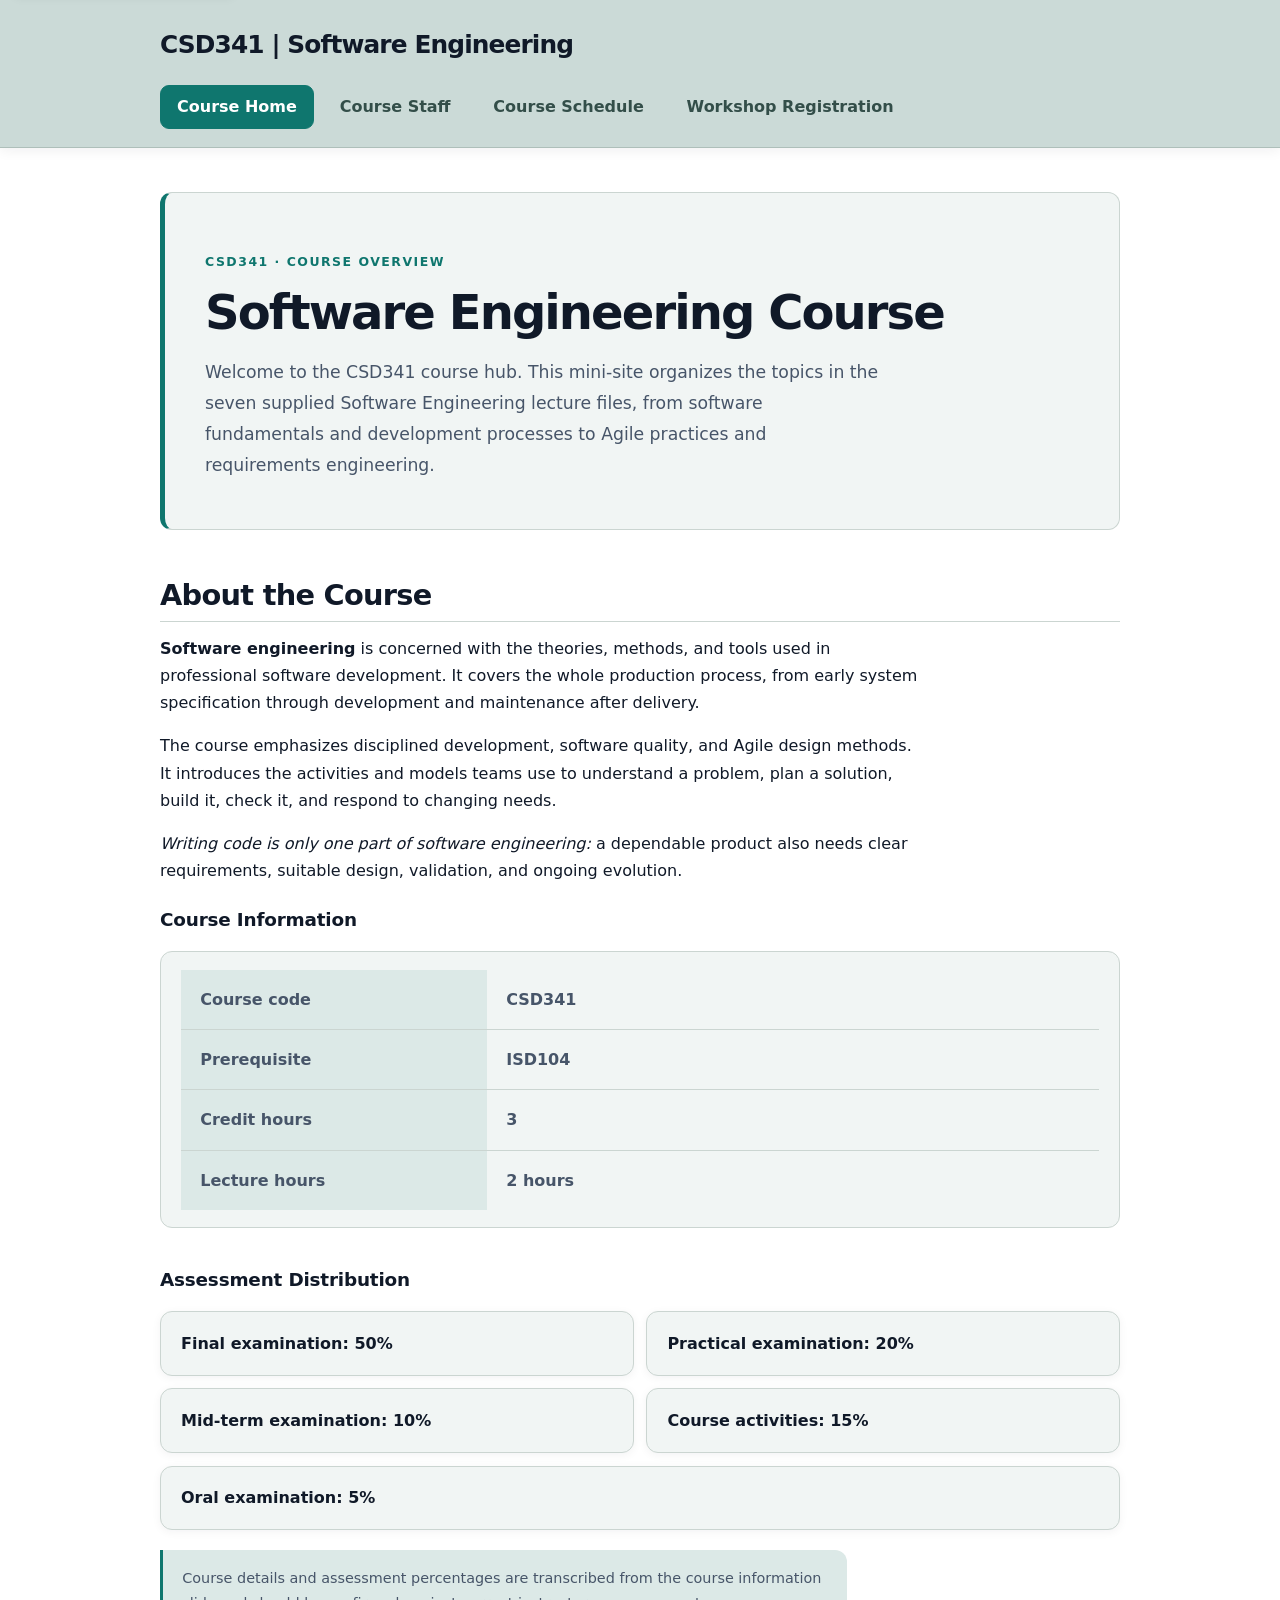
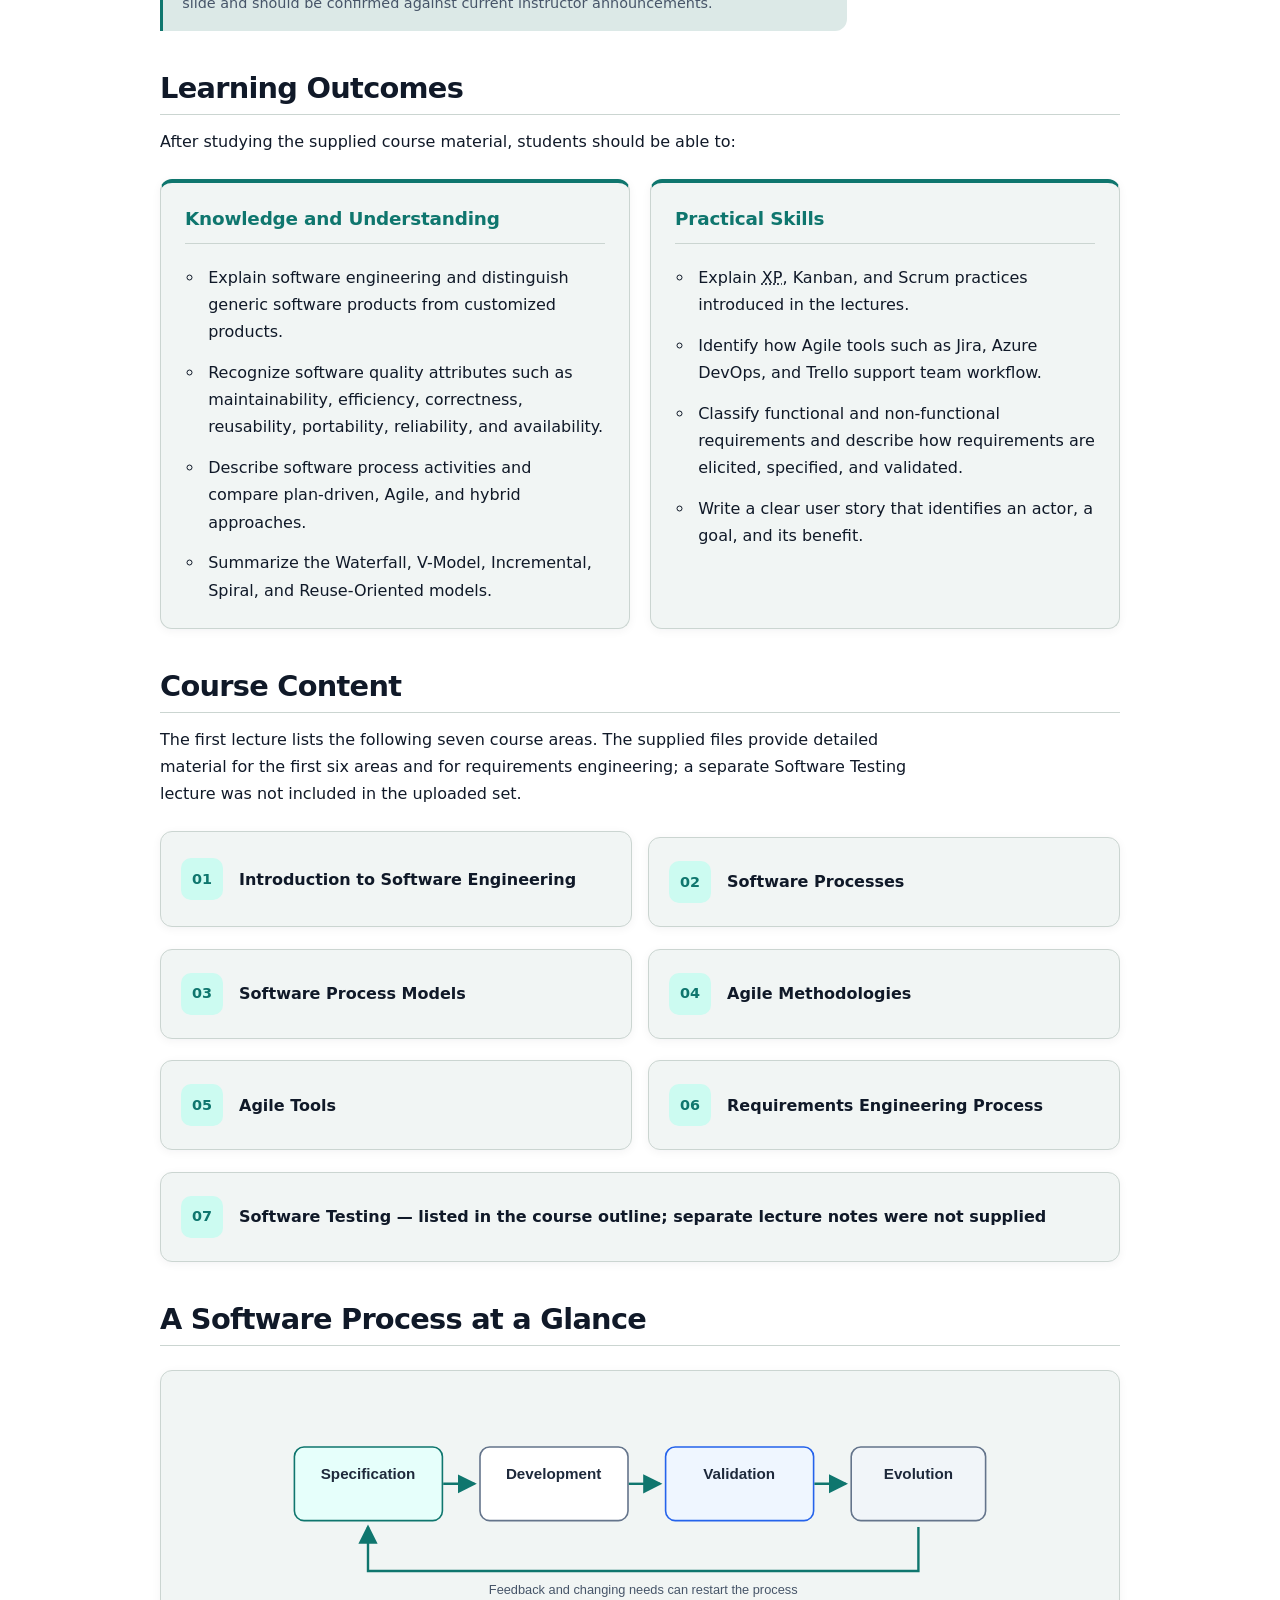
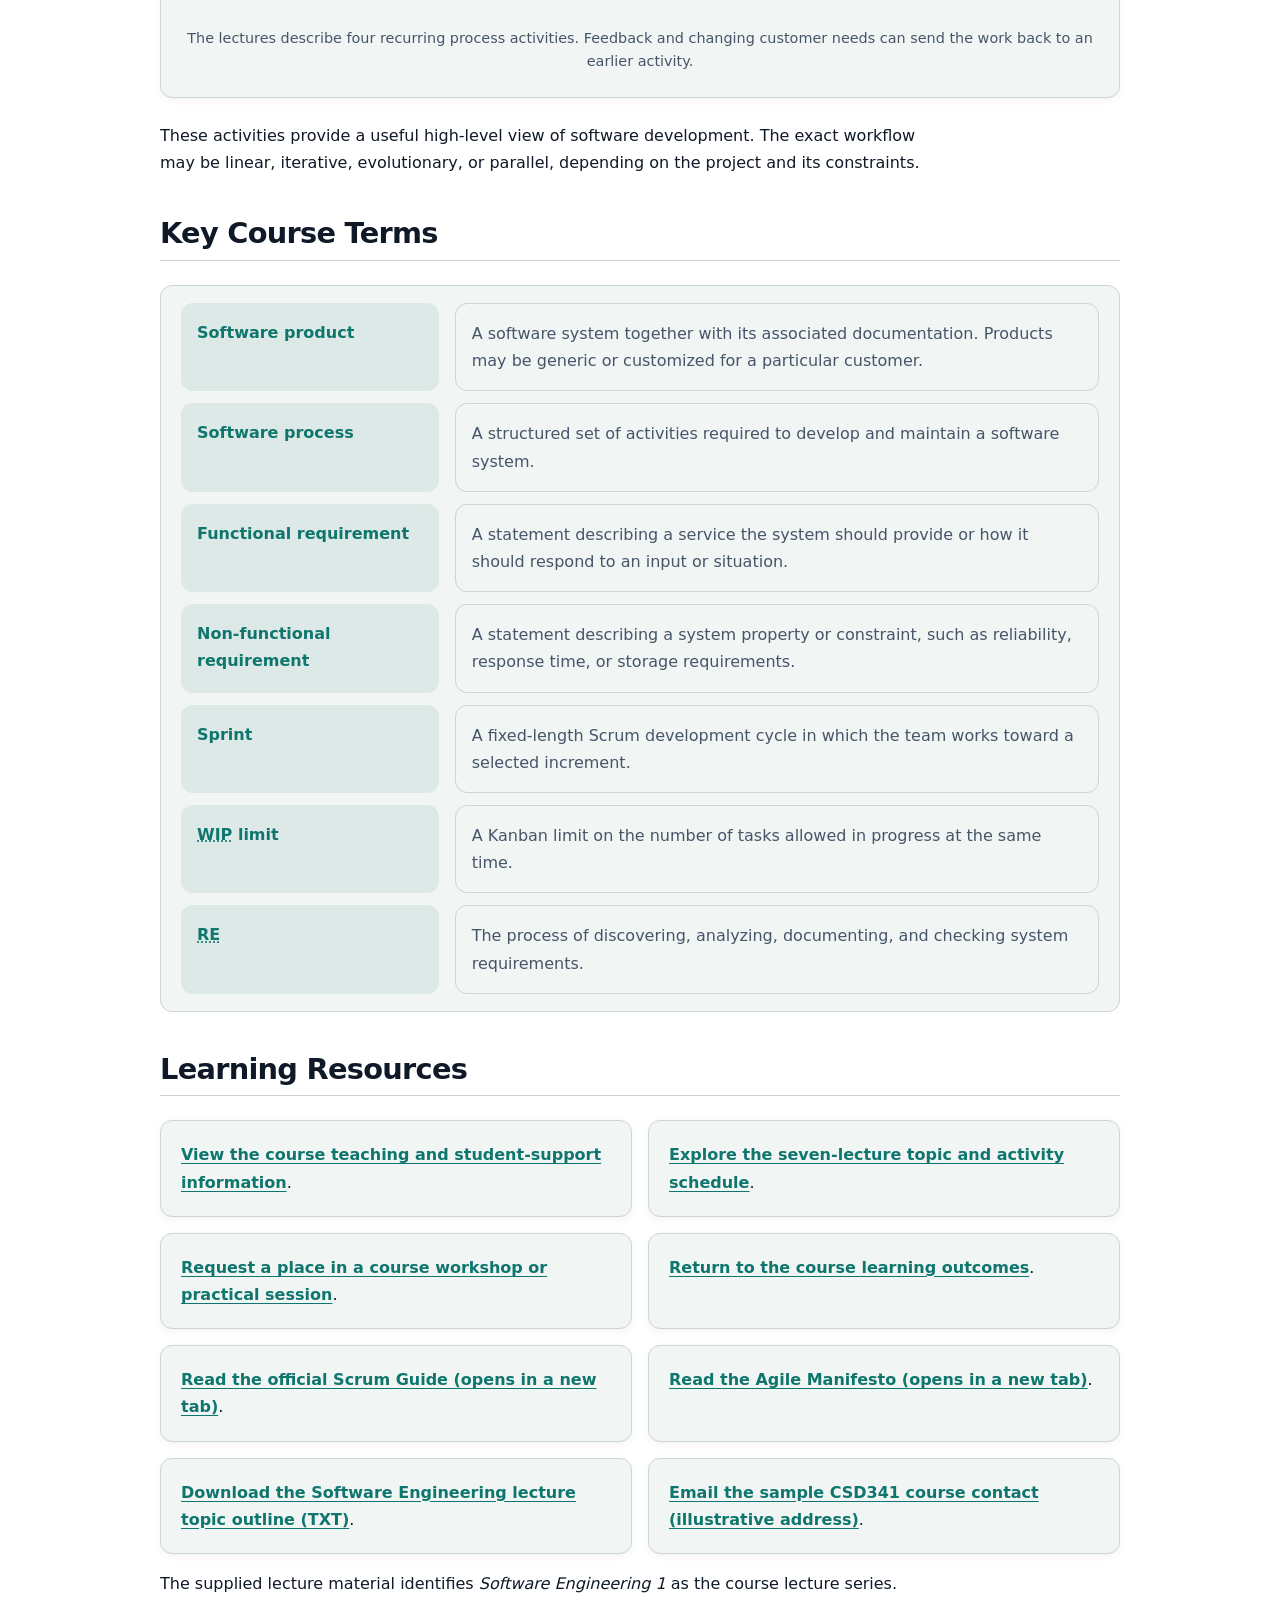
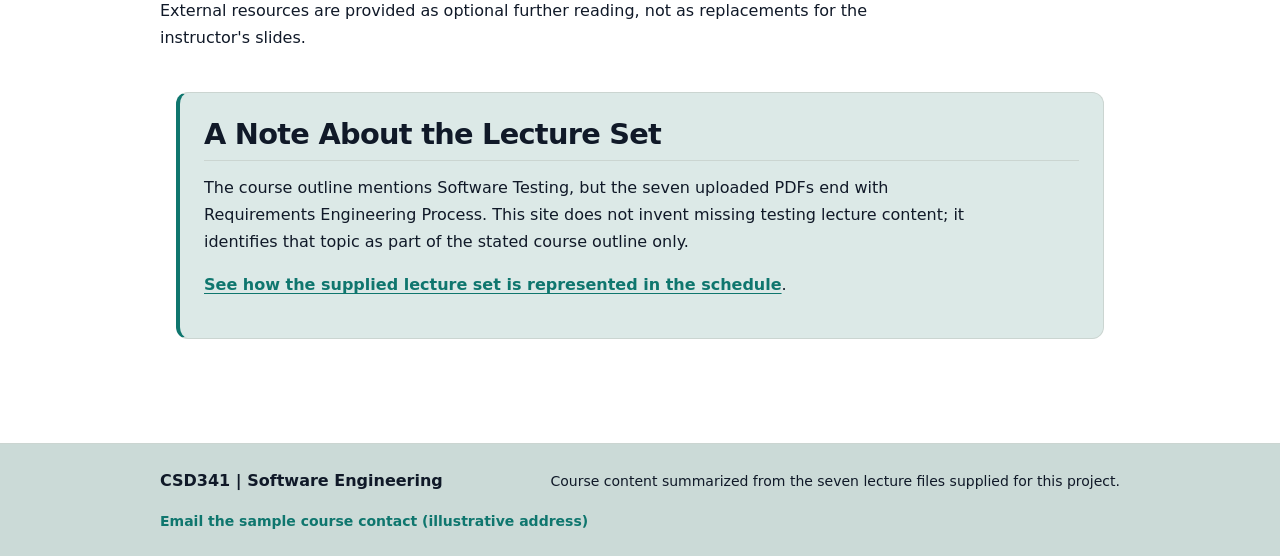
==== Projects/Project 1/HTML/index.html @ 3336a824 "Add CSD341 Course Hub project to portfolio" ====
<!doctype html>
<html lang="en">
  <head>
    <meta charset="utf-8" />
    <meta name="viewport" content="width=device-width, initial-scale=1" />
    <meta
      name="description"
      content="An accessible course hub for the CSD341 Software Engineering course."
    />
    <title>Software Engineering | Course Home</title>
    <link rel="stylesheet" href="../CSS/styles.css" />
  </head>
  <body class="home-page">
    <a class="skip-link" href="#main-content">Skip to main content</a>

    <!-- Shared site header: keep identical across all four pages. -->
    <header class="site-header">
      <p class="site-name">CSD341 | Software Engineering</p>
      <nav aria-label="Main navigation">
        <ul>
          <li><a href="index.html" aria-current="page">Course Home</a></li>
          <li><a href="staff.html">Course Staff</a></li>
          <li><a href="schedule.html">Course Schedule</a></li>
          <li><a href="register.html">Workshop Registration</a></li>
        </ul>
      </nav>
    </header>

    <main id="main-content" class="home-content">
      <header class="page-hero">
        <p class="hero-label">CSD341 · COURSE OVERVIEW</p>
        <h1>Software Engineering Course</h1>
        <p class="lead">
          Welcome to the CSD341 course hub. This mini-site organizes the topics
          in the seven supplied Software Engineering lecture files, from
          software fundamentals and development processes to Agile practices and
          requirements engineering.
        </p>
      </header>

      <section aria-labelledby="about-course">
        <h2 id="about-course">About the Course</h2>
        <p>
          <strong>Software engineering</strong> is concerned with the theories,
          methods, and tools used in professional software development. It
          covers the whole production process, from early system specification
          through development and maintenance after delivery.
        </p>
        <p>
          The course emphasizes disciplined development, software quality, and
          Agile design methods. It introduces the activities and models teams
          use to understand a problem, plan a solution, build it, check it, and
          respond to changing needs.
        </p>
        <p>
          <em>Writing code is only one part of software engineering:</em> a
          dependable product also needs clear requirements, suitable design,
          validation, and ongoing evolution.
        </p>
        <h3>Course Information</h3>
        <dl class="course-facts">
          <dt>Course code</dt>
          <dd>CSD341</dd>
          <dt>Prerequisite</dt>
          <dd>ISD104</dd>
          <dt>Credit hours</dt>
          <dd>3</dd>
          <dt>Lecture hours</dt>
          <dd><time datetime="PT2H">2 hours</time></dd>
        </dl>
        <h3>Assessment Distribution</h3>
        <ul class="assessment-list">
          <li>Final examination: 50%</li>
          <li>Practical examination: 20%</li>
          <li>Mid-term examination: 10%</li>
          <li>Course activities: 15%</li>
          <li>Oral examination: 5%</li>
        </ul>
        <p class="hint">
          Course details and assessment percentages are transcribed from the
          course information slide and should be confirmed against current
          instructor announcements.
        </p>
      </section>

      <section aria-labelledby="learning-outcomes">
        <h2 id="learning-outcomes">Learning Outcomes</h2>
        <p>
          After studying the supplied course material, students should be able
          to:
        </p>
        <ol>
          <li>
            <h3>Knowledge and Understanding</h3>
            <ul>
              <li>
                Explain software engineering and distinguish generic software
                products from customized products.
              </li>
              <li>
                Recognize software quality attributes such as maintainability,
                efficiency, correctness, reusability, portability, reliability,
                and availability.
              </li>
              <li>
                Describe software process activities and compare plan-driven,
                Agile, and hybrid approaches.
              </li>
              <li>
                Summarize the Waterfall, V-Model, Incremental, Spiral, and
                Reuse-Oriented models.
              </li>
            </ul>
          </li>
          <li>
            <h3>Practical Skills</h3>
            <ul>
              <li>
                Explain <abbr title="Extreme Programming">XP</abbr>, Kanban, and
                Scrum practices introduced in the lectures.
              </li>
              <li>
                Identify how Agile tools such as Jira, Azure DevOps, and Trello
                support team workflow.
              </li>
              <li>
                Classify functional and non-functional requirements and describe
                how requirements are elicited, specified, and validated.
              </li>
              <li>
                Write a clear user story that identifies an actor, a goal, and
                its benefit.
              </li>
            </ul>
          </li>
        </ol>
      </section>

      <section aria-labelledby="course-content">
        <h2 id="course-content">Course Content</h2>
        <p>
          The first lecture lists the following seven course areas. The supplied
          files provide detailed material for the first six areas and for
          requirements engineering; a separate Software Testing lecture was not
          included in the uploaded set.
        </p>
        <ol>
          <li>Introduction to Software Engineering</li>
          <li>Software Processes</li>
          <li>Software Process Models</li>
          <li>Agile Methodologies</li>
          <li>Agile Tools</li>
          <li>Requirements Engineering Process</li>
          <li>
            Software Testing — listed in the course outline; separate lecture
            notes were not supplied
          </li>
        </ol>
      </section>

      <section aria-labelledby="process-activities">
        <h2 id="process-activities">A Software Process at a Glance</h2>
        <figure class="content-figure">
          <img
            src="../assets/images/software-engineering-cycle.svg"
            alt="A circular four-stage software process diagram: specification leads to development, development leads to validation, validation leads to evolution, and evolution feeds back into specification."
          />
          <figcaption>
            The lectures describe four recurring process activities. Feedback
            and changing customer needs can send the work back to an earlier
            activity.
          </figcaption>
        </figure>
        <p>
          These activities provide a useful high-level view of software
          development. The exact workflow may be linear, iterative,
          evolutionary, or parallel, depending on the project and its
          constraints.
        </p>
      </section>

      <section aria-labelledby="key-terms">
        <h2 id="key-terms">Key Course Terms</h2>
        <dl>
          <dt>Software product</dt>
          <dd>
            A software system together with its associated documentation.
            Products may be generic or customized for a particular customer.
          </dd>
          <dt>Software process</dt>
          <dd>
            A structured set of activities required to develop and maintain a
            software system.
          </dd>
          <dt>Functional requirement</dt>
          <dd>
            A statement describing a service the system should provide or how it
            should respond to an input or situation.
          </dd>
          <dt>Non-functional requirement</dt>
          <dd>
            A statement describing a system property or constraint, such as
            reliability, response time, or storage requirements.
          </dd>
          <dt>Sprint</dt>
          <dd>
            A fixed-length Scrum development cycle in which the team works
            toward a selected increment.
          </dd>
          <dt><abbr title="Work in Progress">WIP</abbr> limit</dt>
          <dd>
            A Kanban limit on the number of tasks allowed in progress at the
            same time.
          </dd>
          <dt><abbr title="Requirements Engineering">RE</abbr></dt>
          <dd>
            The process of discovering, analyzing, documenting, and checking
            system requirements.
          </dd>
        </dl>
      </section>

      <section aria-labelledby="learning-resources">
        <h2 id="learning-resources">Learning Resources</h2>
        <ul>
          <li>
            <a href="staff.html"
              >View the course teaching and student-support information</a
            >.
          </li>
          <li>
            <a href="schedule.html"
              >Explore the seven-lecture topic and activity schedule</a
            >.
          </li>
          <li>
            <a href="register.html"
              >Request a place in a course workshop or practical session</a
            >.
          </li>
          <li>
            <a href="#learning-outcomes"
              >Return to the course learning outcomes</a
            >.
          </li>
          <li>
            <a
              href="https://scrumguides.org/"
              target="_blank"
              rel="noopener noreferrer"
              >Read the official Scrum Guide (opens in a new tab)</a
            >.
          </li>
          <li>
            <a
              href="https://agilemanifesto.org/"
              target="_blank"
              rel="noopener noreferrer"
              >Read the Agile Manifesto (opens in a new tab)</a
            >.
          </li>
          <li>
            <a
              href="../assets/downloads/software_engineering_topic_outline.txt"
              download
              >Download the Software Engineering lecture topic outline (TXT)</a
            >.
          </li>
          <li>
            <a
              href="mailto:course-team@example.edu?subject=CSD341%20course%20question"
              >Email the sample CSD341 course contact (illustrative address)</a
            >.
          </li>
        </ul>
        <p>
          The supplied lecture material identifies
          <cite>Software Engineering 1</cite> as the course lecture series.
          External resources are provided as optional further reading, not as
          replacements for the instructor's slides.
        </p>
      </section>
      <aside class="page-aside" aria-labelledby="course-note">
        <h2 id="course-note">A Note About the Lecture Set</h2>
        <p>
          The course outline mentions Software Testing, but the seven uploaded
          PDFs end with Requirements Engineering Process. This site does not
          invent missing testing lecture content; it identifies that topic as
          part of the stated course outline only.
        </p>
        <p>
          <a href="schedule.html#lecture-7"
            >See how the supplied lecture set is represented in the schedule</a
          >.
        </p>
      </aside>
    </main>

    <!-- Shared site footer: keep identical across all four pages. -->
    <footer class="site-footer">
      <p>CSD341 | Software Engineering</p>
      <p>
        Course content summarized from the seven lecture files supplied for this
        project.
      </p>
      <p>
        <a href="mailto:course-team@example.edu"
          >Email the sample course contact (illustrative address)</a
        >
      </p>
    </footer>
  </body>
</html>
---- Projects/Project 1/CSS/styles.css ----
/*
  Software Engineering Course Hub
  Shared visual system for index.html, staff.html, schedule.html, and register.html.
  No JavaScript is required by this stylesheet.
*/

/* ------------------------------
   1. Design tokens
------------------------------ */
:root {
  color-scheme: light;

  --page-bg: #ffffff;
  --surface: #f1f5f4;
  --surface-soft: #dce9e7;
  --header-bg: #cbdad7;
  --header-border: #aebfba;
  --nav-text: #334e49;
  --nav-hover-border: #a9c5bf;

  --text: #101928;
  --text-muted: #475569;
  --border: #cbd5d1;

  --accent: #0f766e;
  --accent-hover: #115e59;
  --accent-soft: #ccfbf1;
  --focus: #115e59;

  --radius: 12px;
  --content-width: 960px;
  --shadow-soft: 0 2px 10px rgb(15 23 42 / 5%);
  --shadow-header: 0 3px 12px rgb(15 23 42 / 6%);
}

/* ------------------------------
   2. Global styles
------------------------------ */
*,
*::before,
*::after {
  box-sizing: border-box;
}

html {
  scroll-behavior: smooth;
  scroll-padding-top: 1.5rem;
}

body {
  margin: 0;
  background: var(--page-bg);
  color: var(--text);
  font-family: system-ui, -apple-system, BlinkMacSystemFont, "Segoe UI", sans-serif;
  font-size: 1rem;
  line-height: 1.7;
}

img {
  max-width: 100%;
  height: auto;
}

a {
  color: var(--accent);
  text-decoration-thickness: 1px;
  text-underline-offset: 0.18em;
  overflow-wrap: anywhere;
}

a:hover {
  color: var(--accent-hover);
  text-decoration-thickness: 2px;
}

p,
ul,
ol {
  margin-top: 0.65rem;
  margin-bottom: 1rem;
}

p {
  max-width: 75ch;
}

li+li {
  margin-top: 0.35rem;
}

/* Visible keyboard focus for interactive elements. */
/* ACCESSIBILITY - KEYBOARD FOCUS */

:where(a,
  button,
  input,
  select,
  textarea,
  summary,
  [popover],
  [tabindex]:not([tabindex="-1"])):focus-visible {
  outline: 3px solid var(--focus);
  outline-offset: 4px;
}

/* Keep focus visible when navigating with a keyboard */

:where(button, a, input, select, textarea):focus-visible {
  scroll-margin-block: 1rem;
}

.skip-link {
  position: absolute;
  z-index: 1000;
  top: 0.75rem;
  left: 0.75rem;
  transform: translateY(calc(-100% - 1rem));
  padding: 0.7rem 1rem;
  border: 2px solid var(--accent);
  border-radius: 8px;
  background: var(--surface);
  color: var(--text);
  font-weight: 700;
  box-shadow: var(--shadow-soft);
}

.skip-link:focus,
.skip-link:focus-visible {
  transform: translateY(0);
}

/* ------------------------------
   3. Header and navigation
------------------------------ */
.site-header {
  padding-block: 1.5rem 1.15rem;
  padding-inline: max(1rem, calc((100% - var(--content-width)) / 2));
  border-bottom: 1px solid var(--header-border);
  background: var(--header-bg);
  box-shadow: var(--shadow-header);
}

.site-header>* {
  width: 100%;
  margin-inline: 0;
}

.site-name {
  margin-top: 0;
  margin-bottom: 1.15rem;
  font-size: 1.55rem;
  font-weight: 800;
  letter-spacing: -0.035em;
}

.site-header nav ul {
  display: flex;
  flex-wrap: wrap;
  align-items: center;
  gap: 0.55rem;
  margin: 0;
  padding: 0;
  list-style: none;
}

.site-header nav li,
.site-header nav li+li {
  margin: 0;
}

.site-header nav a {
  display: inline-flex;
  align-items: center;
  justify-content: center;
  min-height: 2.75rem;
  padding: 0.55rem 1rem;
  border: 1px solid transparent;
  border-radius: 9px;
  color: var(--nav-text);
  font-weight: 650;
  line-height: 1.2;
  text-decoration: none;
  transition: background-color 160ms ease, color 160ms ease, border-color 160ms ease;
}

.site-header nav a:hover {
  border-color: var(--nav-hover-border);
  background: var(--surface-soft);
  color: var(--accent-hover);
}

.site-header nav a[aria-current="page"] {
  border-color: var(--accent);
  background: var(--accent);
  color: #ffffff;
  font-weight: 750;
}

/* ------------------------------
   4. Main content and headings
------------------------------ */
main,
.page-aside {
  width: min(var(--content-width), calc(100% - 2rem));
  margin-inline: auto;
}

main {
  min-height: 55vh;
  padding-block: 2.75rem 1.5rem;
}

main> :first-child {
  margin-top: 0;
}

main>section {
  margin-block: 2rem;
}

h1,
h2,
h3 {
  color: var(--text);
  line-height: 1.25;
  letter-spacing: -0.025em;
}

h1 {
  margin-bottom: 1.2rem;
  font-size: clamp(2rem, 5vw, 2.8rem);
  font-weight: 760;
  letter-spacing: -0.04em;
}

h2 {
  margin-top: 2.5rem;
  margin-bottom: 0.8rem;
  padding-bottom: 0.45rem;
  border-bottom: 1px solid var(--border);
  font-size: clamp(1.4rem, 3vw, 1.8rem);
  font-weight: 720;
}

h3 {
  margin-top: 1.5rem;
  margin-bottom: 0.55rem;
  font-size: 1.15rem;
  font-weight: 700;
  letter-spacing: -0.01em;
}

.lead {
  max-width: 70ch;
  color: var(--text-muted);
  font-size: 1.12rem;
}

/* ------------------------------
   5. Aside and figures
------------------------------ */
.page-aside {
  margin-top: 1.25rem;
  margin-bottom: 2rem;
  padding: 1.15rem 1.35rem;
  border: 1px solid #b7ded8;
  border-left: 4px solid var(--accent);
  border-radius: var(--radius);
  background: #f0fdfa;
}

.page-aside h2 {
  margin-top: 0;
}

.content-figure {
  margin: 1.5rem 0;
  padding: 1rem;
  overflow: hidden;
  border: 1px solid var(--border);
  border-radius: var(--radius);
  background: var(--surface);
  box-shadow: var(--shadow-soft);
}

.content-figure img {
  display: block;
  width: 100%;
  max-width: 52rem;
  margin-inline: auto;
  border-radius: 8px;
}

figcaption {
  margin-top: 0.8rem;
  color: var(--text-muted);
  font-size: 0.94rem;
}

/* ------------------------------
   6. Definition lists
------------------------------ */
dl {
  display: grid;
  grid-template-columns: minmax(10rem, 1fr) 2fr;
  gap: 0.65rem 1.25rem;
  margin-block: 1rem;
  padding: 1.1rem 1.25rem;
  border: 1px solid var(--border);
  border-radius: var(--radius);
  background: var(--surface);
}

dt {
  color: var(--text);
  font-weight: 750;
}

dd {
  margin: 0;
  color: var(--text-muted);
}

/* ------------------------------
   7. Schedule table
------------------------------ */
.table-scroll {
  max-width: 100%;
  overflow-x: auto;
  border: 1px solid var(--border);
  border-radius: var(--radius);
  background: var(--surface);
  box-shadow: var(--shadow-soft);
  -webkit-overflow-scrolling: touch;
}

table {
  width: 100%;
  min-width: 44rem;
  border-collapse: collapse;
  color: var(--text);
  font-size: 0.95rem;
}

caption {
  padding: 1rem 1.1rem;
  background: var(--surface);
  color: var(--text);
  font-size: 1rem;
  font-weight: 750;
  text-align: left;
}

th,
td {
  padding: 0.8rem 0.9rem;
  border: 1px solid var(--border);
  text-align: left;
  vertical-align: top;
}

thead th,
tfoot th,
tfoot td {
  background: var(--surface-soft);
  font-weight: 750;
}

tbody th[scope="rowgroup"] {
  background: #f0fdfa;
  color: var(--accent-hover);
}

tbody tr:nth-child(even) td {
  background: #fbfdff;
}

tbody tr:hover td {
  background: #eef6f4;
}

/* ------------------------------
   8. Registration form
------------------------------ */
form {
  width: 100%;
  max-width: 760px;
}

fieldset {
  min-width: 0;
  margin: 1.25rem 0;
  padding: 1.15rem 1.25rem 1.25rem;
  border: 1px solid var(--border);
  border-radius: var(--radius);
  background: var(--surface);
  box-shadow: var(--shadow-soft);
}

legend {
  padding-inline: 0.45rem;
  color: var(--text);
  font-weight: 750;
}

.form-field {
  margin-block: 1rem;
}

.form-field label {
  display: block;
  margin-bottom: 0.35rem;
  color: var(--text);
  font-weight: 650;
}

input,
select,
textarea {
  display: block;
  width: min(100%, 34rem);
  min-height: 2.8rem;
  padding: 0.65rem 0.75rem;
  border: 1px solid #94a3b8;
  border-radius: 9px;
  background: var(--surface);
  color: var(--text);
  font: inherit;
}

input::placeholder,
textarea::placeholder {
  color: #64748b;
  opacity: 1;
}

input:hover,
select:hover,
textarea:hover {
  border-color: var(--accent);
}

input:focus-visible,
select:focus-visible,
textarea:focus-visible {
  border-color: var(--accent);
}

input[type="radio"],
input[type="checkbox"] {
  width: 1.15rem;
  min-height: 1.15rem;
  height: 1.15rem;
  margin: 0.25rem 0 0;
  accent-color: var(--accent);
}

.choice {
  display: flex;
  align-items: flex-start;
  gap: 0.65rem;
  margin-block: 0.65rem;
}

.choice label {
  color: var(--text);
  font-weight: 450;
  cursor: pointer;
}

.hint,
.required-note {
  color: var(--text-muted);
  font-size: 0.92rem;
}

.button-row {
  display: flex;
  flex-wrap: wrap;
  gap: 0.75rem;
  margin-block: 1.35rem;
}

button {
  display: inline-flex;
  align-items: center;
  justify-content: center;
  min-height: 2.85rem;
  padding: 0.6rem 1.1rem;
  border: 1px solid var(--accent);
  border-radius: 9px;
  background: var(--accent);
  color: #ffffff;
  font: inherit;
  font-weight: 700;
  cursor: pointer;
  transition: background-color 150ms ease, border-color 150ms ease, transform 150ms ease;
}

button:hover {
  border-color: var(--accent-hover);
  background: var(--accent-hover);
}

button:active {
  transform: translateY(1px);
}

button[type="reset"] {
  border-color: #94a3b8;
  background: var(--surface);
  color: var(--text);
}

button[type="reset"]:hover {
  border-color: #64748b;
  background: var(--surface-soft);
}

/* Native HTML popover; no script is involved. */
[popover] {
  width: min(30rem, calc(100vw - 2rem));
  max-width: 30rem;
  padding: 1.15rem 1.3rem;
  border: 1px solid var(--border);
  border-radius: var(--radius);
  background: var(--surface);
  color: var(--text);
  box-shadow: 0 12px 36px rgb(15 23 42 / 16%);
}

[popover]::backdrop {
  background: rgb(30 41 59 / 28%);
}

/* ------------------------------
   10. Responsive layout
------------------------------ */
@media (max-width: 640px) {
  .site-header {
    padding-block: 1rem;
  }

  .site-header nav ul {
    gap: 0.35rem;
  }

  .site-header nav a {
    min-height: 2.5rem;
    padding-inline: 0.7rem;
    font-size: 0.94rem;
  }

  main {
    padding-top: 1.6rem;
  }

  .page-aside {
    padding: 1rem;
  }

  dl {
    grid-template-columns: 1fr;
    gap: 0.2rem;
    padding: 1rem;
  }

  dd {
    margin-bottom: 0.75rem;
  }

  fieldset {
    padding-inline: 0.9rem;
  }

  .button-row {
    align-items: stretch;
  }

  .button-row button {
    flex: 1 1 10rem;
  }
}

/* Respect the user's reduced-motion preference. */
@media (prefers-reduced-motion: reduce) {
  html {
    scroll-behavior: auto;
  }

  *,
  *::before,
  *::after {
    scroll-behavior: auto !important;
    transition-duration: 0.01ms !important;
    animation-duration: 0.01ms !important;
    animation-iteration-count: 1 !important;
  }
}

/* ========================================
   HOME PAGE - HERO
======================================== */

.home-page .page-hero {
  position: relative;
  margin-bottom: 3rem;
  padding: 3rem 2.5rem;
  background: var(--surface);
  border: 1px solid var(--border);
  border-left: 5px solid var(--accent);
  border-radius: var(--radius);
}

.home-page .hero-label {
  margin-bottom: 0.8rem;
  color: var(--accent);
  font-size: 0.78rem;
  font-weight: 800;
  letter-spacing: 0.12em;
}

.home-page .page-hero h1 {
  max-width: 750px;
  margin-top: 0;
  margin-bottom: 1rem;
  font-size: clamp(2rem, 5vw, 3rem);
  line-height: 1.15;
}

.home-page .page-hero .lead {
  max-width: 680px;
  margin-bottom: 0;
  color: var(--text-muted);
  font-size: 1.08rem;
  line-height: 1.8;
}

/* ========================================
   COURSE INFORMATION
======================================== */

.home-page .course-facts {
  display: grid;
  grid-template-columns: minmax(130px, 1fr) 2fr;
  gap: 0;
  margin-block: 1.25rem 2.5rem;
  overflow: hidden;
  background: var(--surface);
  border: 1px solid var(--border);
  border-radius: var(--radius);
}

.home-page .course-facts dt,
.home-page .course-facts dd {
  margin: 0;
  padding: 1rem 1.2rem;
  border-bottom: 1px solid var(--border);
}

.home-page .course-facts dt {
  color: var(--text-muted);
  font-weight: 700;
  background: var(--surface-soft);
}

.home-page .course-facts dd {
  font-weight: 700;
}

.home-page .course-facts dt:last-of-type,
.home-page .course-facts dd:last-of-type {
  border-bottom: 0;
}

/* ========================================
   ASSESSMENT DISTRIBUTION
======================================== */

.home-page .assessment-list {
  display: grid;
  grid-template-columns: repeat(2, minmax(0, 1fr));
  gap: 0.8rem;
  padding: 0;
  margin-block: 1.25rem;
  list-style: none;
}

.home-page .assessment-list li {
  margin: 0;
  padding: 1.1rem 1.25rem;
  background: var(--surface);
  border: 1px solid var(--border);
  border-radius: var(--radius);
  font-weight: 650;
  box-shadow: var(--shadow-soft);
}

.home-page .assessment-list li:last-child {
  grid-column: 1 / -1;
}

.home-page .hint {
  padding: 1rem 1.2rem;
  background: var(--surface-soft);
  border-left: 3px solid var(--accent);
  border-radius: 0 var(--radius) var(--radius) 0;
  color: var(--text-muted);
  font-size: 0.9rem;
}

/* ========================================
   HOME PAGE - RESPONSIVE
======================================== */

@media (max-width: 640px) {
  .home-page .page-hero {
    padding: 2rem 1.25rem;
  }

  .home-page .course-facts {
    grid-template-columns: 1fr;
  }

  .home-page .course-facts dt {
    padding-bottom: 0.35rem;
    border-bottom: 0;
  }

  .home-page .course-facts dd {
    padding-top: 0.35rem;
  }

  .home-page .assessment-list {
    grid-template-columns: 1fr;
  }

  .home-page .assessment-list li:last-child {
    grid-column: auto;
  }
}

/* ========================================
   HOME PAGE - LEARNING OUTCOMES
======================================== */

.home-page section[aria-labelledby="learning-outcomes"]>ol {
  display: grid;
  grid-template-columns: repeat(2, minmax(0, 1fr));
  gap: 1.25rem;
  padding: 0;
  margin-top: 1.5rem;
  list-style: none;
  counter-reset: none;
}

.home-page section[aria-labelledby="learning-outcomes"]>ol>li {
  margin: 0;
  padding: 1.5rem;
  background: var(--surface);
  border: 1px solid var(--border);
  border-top: 4px solid var(--accent);
  border-radius: var(--radius);
  box-shadow: var(--shadow-soft);
}

.home-page section[aria-labelledby="learning-outcomes"]>ol>li>h3 {
  margin-top: 0;
  margin-bottom: 1.25rem;
  padding-bottom: 0.8rem;
  color: var(--accent);
  border-bottom: 1px solid var(--border);
  font-size: 1.15rem;
}

.home-page section[aria-labelledby="learning-outcomes"]>ol>li>ul {
  padding-left: 1.2rem;
  margin-bottom: 0;
}

.home-page section[aria-labelledby="learning-outcomes"]>ol>li>ul>li {
  padding-left: 0.25rem;
  margin-bottom: 0.85rem;
  line-height: 1.7;
}

.home-page section[aria-labelledby="learning-outcomes"]>ol>li>ul>li:last-child {
  margin-bottom: 0;
}

/* Mobile layout */
@media (max-width: 700px) {
  .home-page section[aria-labelledby="learning-outcomes"]>ol {
    grid-template-columns: 1fr;
  }
}

/* HOME PAGE - COURSE CONTENT */

.home-page section[aria-labelledby="course-content"]>ol {
  display: grid;
  grid-template-columns: repeat(2, minmax(0, 1fr));
  gap: 1rem;
  padding: 0;
  margin-top: 1.5rem;
  list-style: none;
  counter-reset: course-topic;
}

.home-page section[aria-labelledby="course-content"]>ol>li {
  position: relative;
  counter-increment: course-topic;
  min-height: 90px;
  display: flex;
  align-items: center;
  gap: 1rem;
  padding: 1.25rem;
  background: var(--surface);
  border: 1px solid var(--border);
  border-radius: var(--radius);
  box-shadow: var(--shadow-soft);
  font-weight: 600;
}

.home-page section[aria-labelledby="course-content"]>ol>li::before {
  content: counter(course-topic, decimal-leading-zero);
  display: grid;
  place-items: center;
  flex-shrink: 0;
  width: 42px;
  height: 42px;
  border-radius: 10px;
  background: var(--accent-soft);
  color: var(--accent);
  font-size: 0.9rem;
  font-weight: 700;
}

.home-page section[aria-labelledby="course-content"]>ol>li:last-child {
  grid-column: 1 / -1;
}

@media (max-width: 640px) {
  .home-page section[aria-labelledby="course-content"]>ol {
    grid-template-columns: 1fr;
  }

  .home-page section[aria-labelledby="course-content"]>ol>li:last-child {
    grid-column: auto;
  }
}

/* HOME PAGE - PROCESS ACTIVITIES */

.home-page section[aria-labelledby="process-activities"] figure {
  margin: 1.5rem 0;
  padding: 1.5rem;
  background: var(--surface);
  border: 1px solid var(--border);
  border-radius: var(--radius);
  box-shadow: var(--shadow-soft);
  text-align: center;
}

.home-page section[aria-labelledby="process-activities"] figure img {
  display: block;
  width: 100%;
  max-width: 720px;
  height: auto;
  margin: 0 auto;
  border-radius: 8px;
}

.home-page section[aria-labelledby="process-activities"] figcaption {
  margin-top: 1rem;
  color: var(--text-muted);
  font-size: 0.9rem;
  line-height: 1.6;
}

/* HOME PAGE - KEY COURSE TERMS */

.home-page section[aria-labelledby="key-terms"] dl {
  display: grid;
  grid-template-columns: minmax(150px, 0.8fr) 2fr;
  gap: 0.75rem 1rem;
  margin-top: 1.5rem;
}

.home-page section[aria-labelledby="key-terms"] dt {
  padding: 1rem;
  background: var(--surface-soft);
  border-radius: var(--radius);
  color: var(--accent);
  font-weight: 700;
}

.home-page section[aria-labelledby="key-terms"] dd {
  margin: 0;
  padding: 1rem;
  background: var(--surface);
  border: 1px solid var(--border);
  border-radius: var(--radius);
  line-height: 1.7;
}

@media (max-width: 640px) {
  .home-page section[aria-labelledby="key-terms"] dl {
    grid-template-columns: 1fr;
    gap: 0.4rem;
  }

  .home-page section[aria-labelledby="key-terms"] dt {
    padding-bottom: 0.6rem;
  }

  .home-page section[aria-labelledby="key-terms"] dd {
    margin-bottom: 0.75rem;
  }
}

/* HOME PAGE - LEARNING RESOURCES */

.home-page section[aria-labelledby="learning-resources"] ul {
  display: grid;
  grid-template-columns: repeat(2, minmax(0, 1fr));
  gap: 1rem;
  padding: 0;
  margin-top: 1.5rem;
  list-style: none;
}

.home-page section[aria-labelledby="learning-resources"] li {
  margin: 0;
  padding: 1.25rem;
  background: var(--surface);
  border: 1px solid var(--border);
  border-radius: var(--radius);
  box-shadow: var(--shadow-soft);
  line-height: 1.7;
}

.home-page section[aria-labelledby="learning-resources"] a {
  color: var(--accent);
  font-weight: 600;
  text-decoration: underline;
  text-underline-offset: 3px;
}

.home-page section[aria-labelledby="learning-resources"] a:hover {
  color: var(--accent-hover);
}

.home-page section[aria-labelledby="learning-resources"] a:focus-visible {
  outline: 3px solid var(--focus);
  outline-offset: 4px;
  border-radius: 3px;
}

@media (max-width: 640px) {
  .home-page section[aria-labelledby="learning-resources"] ul {
    grid-template-columns: 1fr;
  }
}

/* HOME PAGE - COURSE NOTE */

.home-page .page-aside {
  margin-top: 2.5rem;
  padding: 1.5rem;
  background: var(--surface-soft);
  border: 1px solid var(--border);
  border-left: 4px solid var(--accent);
  border-radius: var(--radius);
}

.home-page .page-aside h2 {
  margin-top: 0;
  color: var(--text);
}

.home-page .page-aside p {
  line-height: 1.7;
}

.home-page .page-aside a {
  color: var(--accent);
  font-weight: 600;
  text-underline-offset: 3px;
}

.home-page .page-aside a:hover {
  color: var(--accent-hover);
}

/* SHARED SITE FOOTER */

.site-footer {
  display: flex;
  align-items: center;
  justify-content: space-between;
  flex-wrap: wrap;
  gap: 1rem 2rem;
  margin-top: 3rem;
  padding: 1.5rem max(5%, calc((100% - var(--content-width)) / 2));
  background: #cbdad7;
  border-top: 1px solid var(--border);
  text-align: left;
}

.site-footer p {
  margin: 0;
  color: var(--text);
  font-size: 0.875rem;
  line-height: 1.6;
}

.site-footer p:first-child {
  font-weight: 700;
  font-size: 1rem;
}

.site-footer a {
  color: var(--accent);
  font-weight: 600;
  text-decoration: none;
}

.site-footer a:hover {
  color: var(--accent-hover);
  text-decoration: underline;
  text-underline-offset: 3px;
}

@media (max-width: 640px) {
  .site-footer {
    flex-direction: column;
    align-items: flex-start;
    padding: 1.5rem 5%;
  }
}

/* STAFF PAGE - HERO */

.staff-page .page-hero {
  margin-bottom: 2.5rem;
  padding: 2rem;
  background: var(--surface-soft);
  border: 1px solid var(--border);
  border-radius: var(--radius);
}

.staff-page .hero-label {
  margin-bottom: 0.75rem;
  color: var(--accent);
  font-size: 0.8rem;
  font-weight: 700;
  letter-spacing: 0.08em;
}

.staff-page .page-hero h1 {
  margin-top: 0;
}

.staff-page .page-hero .lead {
  max-width: 750px;
  margin-bottom: 0;
  line-height: 1.8;
}

@media (max-width: 640px) {
  .staff-page .page-hero {
    padding: 1.25rem;
  }
}

/* STAFF PAGE - TEACHING ROLES */

.staff-page section[aria-labelledby="teaching-roles"] {
  margin-top: 2rem;
}

.staff-page section[aria-labelledby="teaching-roles"]>h2 {
  margin-bottom: 1.25rem;
}

.staff-page section[aria-labelledby="teaching-roles"]>section {
  display: inline-block;
  vertical-align: top;
  width: calc(50% - 0.65rem);
  min-height: 180px;
  margin-right: 0.75rem;
  margin-bottom: 1rem;
  padding: 1.5rem;
  background: var(--surface);
  border: 1px solid var(--border);
  border-top: 4px solid var(--accent);
  border-radius: var(--radius);
  box-shadow: var(--shadow-soft);
}

.staff-page section[aria-labelledby="teaching-roles"]>section:nth-of-type(2) {
  margin-right: 0;
}

.staff-page section[aria-labelledby="teaching-roles"]>section h3 {
  margin-top: 0;
  color: var(--accent);
}

.staff-page section[aria-labelledby="teaching-roles"]>section p {
  margin-bottom: 0;
  line-height: 1.75;
}

@media (max-width: 700px) {
  .staff-page section[aria-labelledby="teaching-roles"]>section {
    display: block;
    width: 100%;
    min-height: auto;
    margin-right: 0;
  }
}

/* STAFF PAGE - SUPPORT TOPICS */

.staff-page section[aria-labelledby="course-support-topics"] ul {
  display: grid;
  grid-template-columns: repeat(2, minmax(0, 1fr));
  gap: 1rem;
  padding: 0;
  margin-top: 1.5rem;
  list-style: none;
}

.staff-page section[aria-labelledby="course-support-topics"] li {
  margin: 0;
  padding: 1.25rem;
  background: var(--surface);
  border: 1px solid var(--border);
  border-radius: var(--radius);
  box-shadow: var(--shadow-soft);
  line-height: 1.7;
}

.staff-page section[aria-labelledby="course-support-topics"] li::before {
  content: "✓";
  display: inline-grid;
  place-items: center;
  width: 25px;
  height: 25px;
  margin-right: 0.65rem;
  border-radius: 50%;
  background: var(--accent-soft);
  color: var(--accent);
  font-weight: 700;
}

@media (max-width: 640px) {
  .staff-page section[aria-labelledby="course-support-topics"] ul {
    grid-template-columns: 1fr;
  }
}

/* STAFF PAGE - HOW TO ASK FOR HELP */

.staff-page section[aria-labelledby="asking-for-help"]>ol {
  display: grid;
  grid-template-columns: repeat(2, minmax(0, 1fr));
  gap: 1rem;
  padding: 0;
  margin-top: 1.5rem;
  list-style: none;
  counter-reset: help-step;
}

.staff-page section[aria-labelledby="asking-for-help"]>ol>li {
  display: flex;
  align-items: flex-start;
  gap: 1rem;
  min-height: 110px;
  padding: 1.25rem;
  margin: 0;
  background: var(--surface);
  border: 1px solid var(--border);
  border-radius: var(--radius);
  box-shadow: var(--shadow-soft);
  line-height: 1.7;
  counter-increment: help-step;
}

.staff-page section[aria-labelledby="asking-for-help"]>ol>li::before {
  content: counter(help-step, decimal-leading-zero);
  display: grid;
  place-items: center;
  flex-shrink: 0;
  width: 42px;
  height: 42px;
  border-radius: 10px;
  background: var(--accent-soft);
  color: var(--accent);
  font-weight: 700;
}

.staff-page section[aria-labelledby="asking-for-help"]>p {
  margin-top: 1.25rem;
  padding: 1rem 1.25rem;
  background: var(--surface-soft);
  border-radius: var(--radius);
  line-height: 1.7;
}

@media (max-width: 640px) {
  .staff-page section[aria-labelledby="asking-for-help"]>ol {
    grid-template-columns: 1fr;
  }
}

/* STAFF PAGE - RELATED COURSE PAGES */

.staff-page section[aria-labelledby="related-pages"] ul {
  display: grid;
  grid-template-columns: repeat(3, minmax(0, 1fr));
  gap: 1rem;
  padding: 0;
  margin-top: 1.5rem;
  list-style: none;
}

.staff-page section[aria-labelledby="related-pages"] li {
  margin: 0;
}

.staff-page section[aria-labelledby="related-pages"] a {
  display: flex;
  align-items: center;
  justify-content: space-between;
  gap: 0.75rem;
  height: 100%;
  min-height: 100px;
  padding: 1.25rem;
  background: var(--surface);
  border: 1px solid var(--border);
  border-radius: var(--radius);
  color: var(--accent);
  font-weight: 600;
  line-height: 1.6;
  text-decoration: none;
  box-shadow: var(--shadow-soft);
  transition: background-color 0.2s ease, border-color 0.2s ease;
}

.staff-page section[aria-labelledby="related-pages"] a::after {
  content: "→";
  flex-shrink: 0;
  font-size: 1.2rem;
}

.staff-page section[aria-labelledby="related-pages"] a:hover {
  background: var(--surface-soft);
  border-color: var(--accent);
}

.staff-page section[aria-labelledby="related-pages"] a:focus-visible {
  outline: 3px solid var(--focus);
  outline-offset: 4px;
}

@media (max-width: 800px) {
  .staff-page section[aria-labelledby="related-pages"] ul {
    grid-template-columns: repeat(2, minmax(0, 1fr));
  }
}

@media (max-width: 540px) {
  .staff-page section[aria-labelledby="related-pages"] ul {
    grid-template-columns: 1fr;
  }
}

/* STAFF PAGE - SUPPORT REMINDER */

.staff-page .page-aside {
  margin-top: 2.5rem;
  padding: 1.5rem;
  background: var(--surface-soft);
  border: 1px solid var(--border);
  border-left: 4px solid var(--accent);
  border-radius: var(--radius);
}

.staff-page .page-aside h2 {
  margin-top: 0;
  color: var(--text);
}

.staff-page .page-aside p {
  line-height: 1.7;
}

.staff-page .page-aside a {
  color: var(--accent);
  font-weight: 600;
  text-underline-offset: 3px;
}

.staff-page .page-aside a:hover {
  color: var(--accent-hover);
}

/* SCHEDULE PAGE - HERO */

.schedule-page .page-hero {
  margin-bottom: 2.5rem;
  padding: 2rem;
  background: var(--surface-soft);
  border: 1px solid var(--border);
  border-radius: var(--radius);
}

.schedule-page .hero-label {
  margin-bottom: 0.75rem;
  color: var(--accent);
  font-size: 0.8rem;
  font-weight: 700;
  letter-spacing: 0.08em;
}

.schedule-page .page-hero h1 {
  margin-top: 0;
}

.schedule-page .page-hero .lead {
  max-width: 800px;
  margin-bottom: 0;
  line-height: 1.8;
}

@media (max-width: 640px) {
  .schedule-page .page-hero {
    padding: 1.25rem;
  }
}

/* SCHEDULE PAGE - TABLE */

.schedule-page .table-scroll {
  width: 100%;
  overflow-x: auto;
  margin-top: 1.5rem;
  border: 1px solid var(--border);
  border-radius: var(--radius);
  background: var(--surface);
  box-shadow: var(--shadow-soft);
}

.schedule-page table {
  width: 100%;
  min-width: 950px;
  border-collapse: collapse;
  text-align: left;
}

.schedule-page caption {
  padding: 1.25rem;
  background: var(--surface-soft);
  color: var(--text);
  font-weight: 600;
  line-height: 1.6;
  text-align: left;
  caption-side: top;
}

.schedule-page th,
.schedule-page td {
  padding: 1rem;
  border: 1px solid var(--border);
  vertical-align: top;
  line-height: 1.65;
}

.schedule-page thead th {
  background: #cbdad7;
  color: var(--text);
  font-weight: 700;
  text-align: left;
  vertical-align: middle;
}

.schedule-page tbody th[scope="rowgroup"] {
  background: var(--surface-soft);
  color: var(--accent);
  font-weight: 700;
  text-align: center;
  vertical-align: middle;
  min-width: 105px;
}

.schedule-page tbody td {
  background: var(--page-bg);
}

.schedule-page tbody tr:nth-child(even) td {
  background: var(--surface);
}

.schedule-page tbody td:first-of-type {
  font-weight: 600;
  color: var(--text);
}

.schedule-page tfoot th,
.schedule-page tfoot td {
  background: var(--surface-soft);
  font-weight: 700;
  color: var(--text);
}

.schedule-page table a {
  color: var(--accent);
}

.schedule-page table a:hover {
  color: var(--accent-hover);
}

@media (max-width: 640px) {

  .schedule-page th,
  .schedule-page td {
    padding: 0.8rem;
  }
}

/* SCHEDULE PAGE - NOTES */

.schedule-page section[aria-labelledby="schedule-notes"] {
  margin-top: 2.5rem;
}

.schedule-page section[aria-labelledby="schedule-notes"] ul {
  display: grid;
  gap: 0.85rem;
  padding: 0;
  margin-top: 1.25rem;
  list-style: none;
}

.schedule-page section[aria-labelledby="schedule-notes"] li {
  position: relative;
  margin: 0;
  padding: 1rem 1.25rem 1rem 3rem;
  background: var(--surface);
  border: 1px solid var(--border);
  border-radius: var(--radius);
  line-height: 1.7;
}

.schedule-page section[aria-labelledby="schedule-notes"] li::before {
  content: "i";
  position: absolute;
  left: 1rem;
  top: 1rem;
  display: grid;
  place-items: center;
  width: 22px;
  height: 22px;
  border-radius: 50%;
  background: var(--accent-soft);
  color: var(--accent);
  font-weight: 700;
  font-style: normal;
}

.schedule-page section[aria-labelledby="schedule-notes"]>p {
  display: inline-block;
  margin: 1rem 1rem 0 0;
}

.schedule-page section[aria-labelledby="schedule-notes"] a {
  color: var(--accent);
  font-weight: 600;
  text-underline-offset: 4px;
}

.schedule-page section[aria-labelledby="schedule-notes"] a:hover {
  color: var(--accent-hover);
}

.schedule-page section[aria-labelledby="schedule-notes"] a:focus-visible {
  outline: 3px solid var(--focus);
  outline-offset: 4px;
}

/* REGISTER PAGE - HERO */

.register-page .page-hero {
  margin-bottom: 2.5rem;
  padding: 2rem;
  background: var(--surface-soft);
  border: 1px solid var(--border);
  border-radius: var(--radius);
}

.register-page .hero-label {
  margin-bottom: 0.75rem;
  color: var(--accent);
  font-size: 0.8rem;
  font-weight: 700;
  letter-spacing: 0.08em;
}

.register-page .page-hero h1 {
  margin-top: 0;
}

.register-page .page-hero .lead {
  max-width: 800px;
  margin-bottom: 0;
  line-height: 1.8;
}

@media (max-width: 640px) {
  .register-page .page-hero {
    padding: 1.25rem;
  }
}

/* REGISTER PAGE - FORM SECTIONS */

.register-page form {
  max-width: 850px;
  margin: 0 auto;
}

.register-page .required-note {
  margin-bottom: 1.5rem;
  padding: 1rem 1.25rem;
  background: var(--accent-soft);
  border-left: 4px solid var(--accent);
  border-radius: 8px;
  color: var(--text);
  line-height: 1.7;
}

.register-page form>fieldset {
  margin-bottom: 1.5rem;
  padding: 1.5rem;
  border: 1px solid var(--border);
  border-radius: var(--radius);
  background: var(--surface);
  box-shadow: var(--shadow-soft);
}

.register-page form>fieldset>legend {
  padding: 0 0.6rem;
  color: var(--accent);
  font-size: 1.1rem;
  font-weight: 700;
}

.register-page .form-field {
  display: flex;
  flex-direction: column;
  gap: 0.5rem;
  margin-bottom: 1.25rem;
}

.register-page .form-field:last-child {
  margin-bottom: 0;
}

.register-page .form-field label {
  color: var(--text);
  font-weight: 600;
}

.register-page .form-field input {
  width: 100%;
  min-height: 44px;
  padding: 0.7rem 0.9rem;
  border: 1px solid var(--border);
  border-radius: 8px;
  background: var(--page-bg);
  color: var(--text);
  font: inherit;
}

.register-page .form-field input:focus-visible {
  outline: 3px solid var(--focus);
  outline-offset: 2px;
  border-color: var(--accent);
}

/* Nested fieldsets */

.register-page form fieldset fieldset {
  margin-top: 1.25rem;
  padding: 1.25rem;
  border: 1px dashed var(--border);
  border-radius: 10px;
  background: var(--page-bg);
}

.register-page form fieldset fieldset legend {
  padding: 0 0.5rem;
  color: var(--text);
  font-weight: 600;
}

/* Radio and checkbox choices */

.register-page .choice {
  display: flex;
  align-items: flex-start;
  gap: 0.75rem;
  margin-bottom: 0.65rem;
  padding: 0.85rem 1rem;
  border: 1px solid var(--border);
  border-radius: 8px;
  background: var(--page-bg);
}

.register-page .choice input {
  width: 18px;
  height: 18px;
  margin-top: 0.2rem;
  flex-shrink: 0;
  accent-color: var(--accent);
}

.register-page .choice label {
  color: var(--text);
  line-height: 1.6;
  cursor: pointer;
}

/* REGISTER PAGE - FORM BUTTONS */

.register-page .button-row {
  display: flex;
  flex-wrap: wrap;
  gap: 0.75rem;
  margin: 2rem 0;
}

.register-page .button-row button {
  min-height: 44px;
  padding: 0.75rem 1.25rem;
  border: 1px solid var(--accent);
  border-radius: 8px;
  background: var(--accent);
  color: #fff;
  font: inherit;
  font-weight: 600;
  cursor: pointer;
  transition: background 0.2s ease, border-color 0.2s ease;
}

.register-page .button-row button:hover {
  background: var(--accent-hover);
  border-color: var(--accent-hover);
}

.register-page .button-row button:focus-visible {
  outline: 3px solid var(--focus);
  outline-offset: 3px;
}

.register-page .button-row button[type="reset"] {
  background: var(--surface);
  color: var(--text);
  border-color: var(--border);
}

.register-page .button-row button[type="reset"]:hover {
  background: var(--surface-soft);
}

.register-page .button-row button[popovertarget] {
  background: transparent;
  color: var(--accent);
}

.register-page .button-row button[popovertarget]:hover {
  background: var(--accent-soft);
}

/* REGISTER PAGE - POPOVER */

.register-page #registration-help {
  width: min(90%, 480px);
  padding: 1.75rem;
  border: 1px solid var(--border);
  border-radius: var(--radius);
  background: var(--page-bg);
  color: var(--text);
  box-shadow: 0 12px 35px rgb(15 23 42 / 15%);
}

.register-page #registration-help::backdrop {
  background: rgb(15 23 42 / 35%);
}

.register-page #registration-help h2 {
  margin-top: 0;
  color: var(--accent);
}

.register-page #registration-help p {
  line-height: 1.7;
  color: var(--text-muted);
}

@media (max-width: 640px) {
  .register-page .button-row {
    flex-direction: column;
  }

  .register-page .button-row button {
    width: 100%;
  }
}

/* REGISTER PAGE - DATA AND SUBMISSION */

.register-page>main>section[aria-labelledby="privacy-and-method"] {
  max-width: 850px;
  margin: 3rem auto 0;
  padding: 1.75rem;
  border: 1px solid var(--border);
  border-radius: var(--radius);
  background: var(--surface-soft);
}

.register-page>main>section[aria-labelledby="privacy-and-method"] h2 {
  margin-top: 0;
  color: var(--text);
}

.register-page>main>section[aria-labelledby="privacy-and-method"] p {
  color: var(--text-muted);
  line-height: 1.8;
}

.register-page>main>section[aria-labelledby="privacy-and-method"] a {
  color: var(--accent);
  font-weight: 600;
  text-decoration-thickness: 1px;
  text-underline-offset: 3px;
}

.register-page>main>section[aria-labelledby="privacy-and-method"] a:hover {
  color: var(--accent-hover);
}

/* REGISTER PAGE - INPUT REFINEMENTS */

.register-page .form-field input {
  width: 100%;
  max-width: 100%;
  background: var(--page-bg);
}

.register-page .choice input[type="radio"],
.register-page .choice input[type="checkbox"] {
  display: block;
  width: 18px;
  min-width: 18px;
  height: 18px;
  min-height: 18px;
  padding: 0;
  margin: 0.2rem 0 0;
  flex-shrink: 0;
}

.register-page .choice {
  align-items: center;
}

.register-page .choice label {
  margin: 0;
}

/* ACCESSIBILITY - RADIO BUTTON KEYBOARD FOCUS */
.register-page input[type="radio"]:focus-visible {
  outline: 3px solid var(--focus);
  outline-offset: 4px;
}
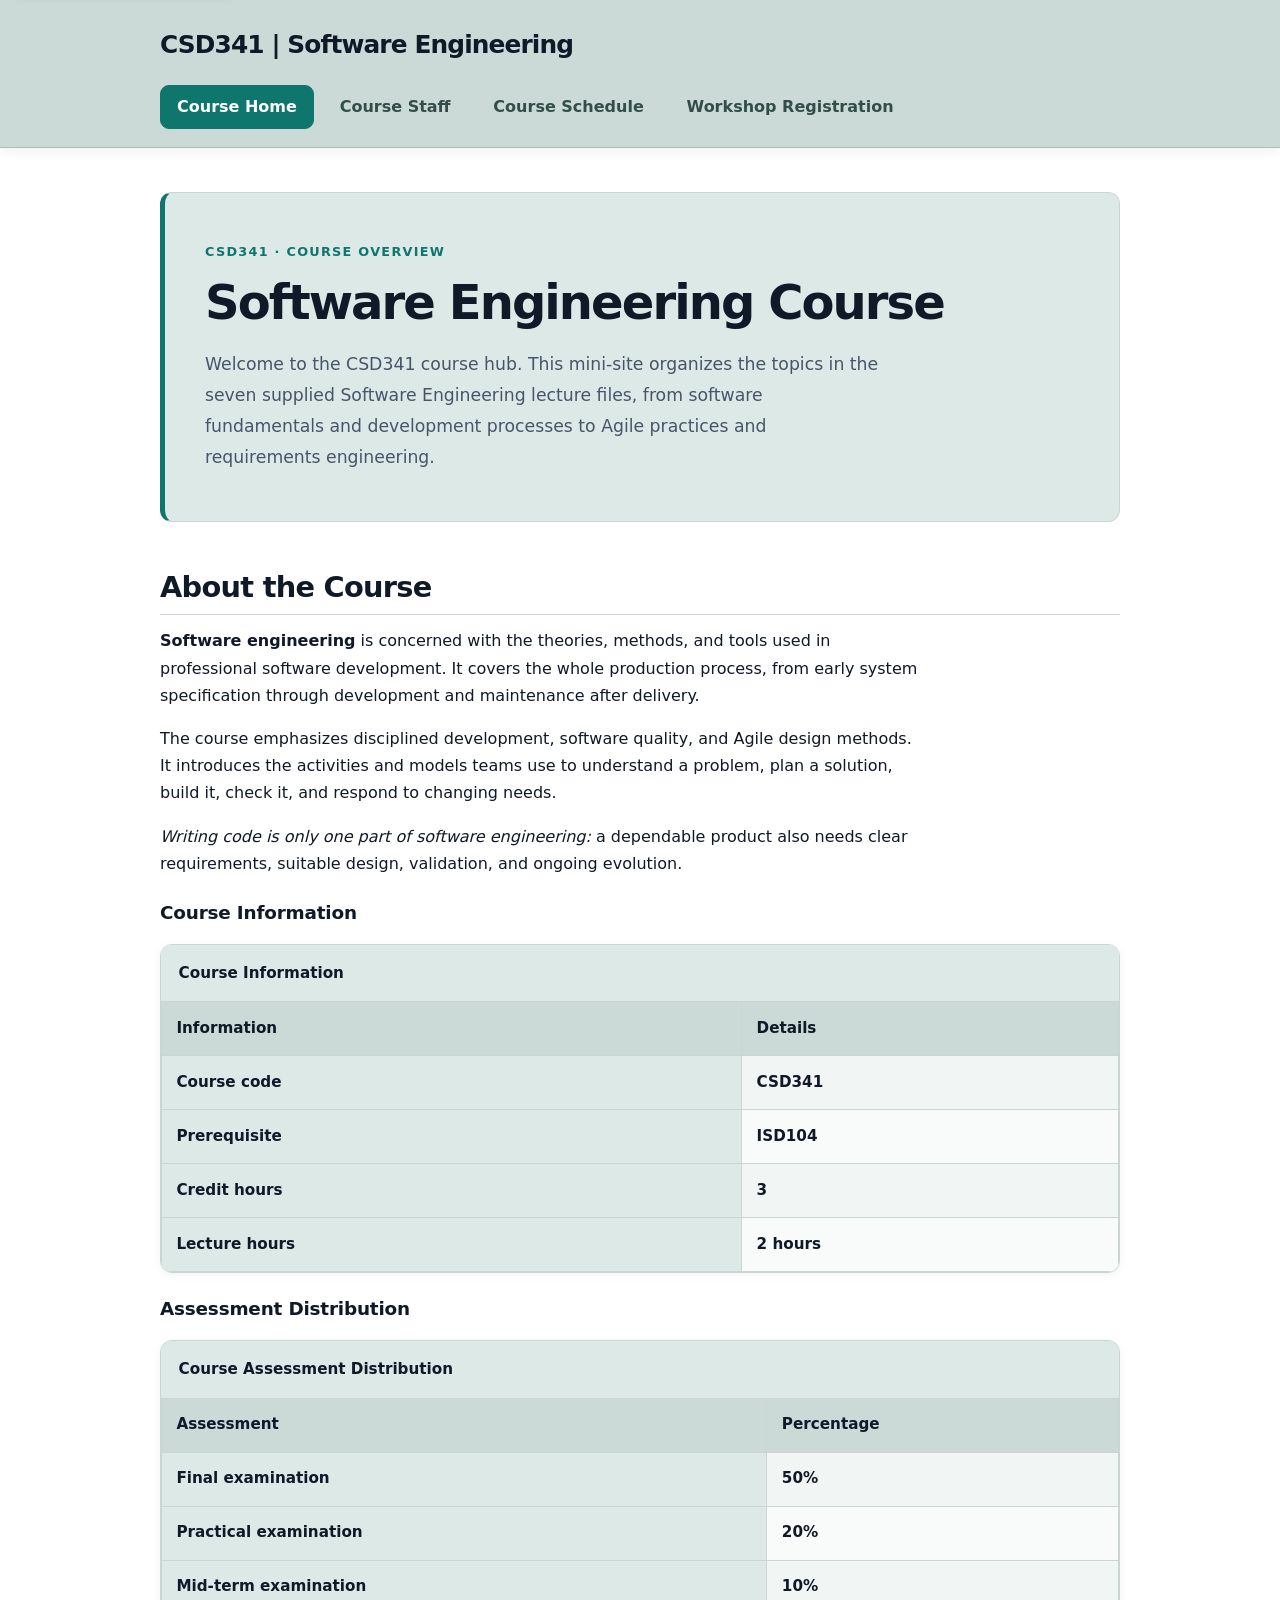
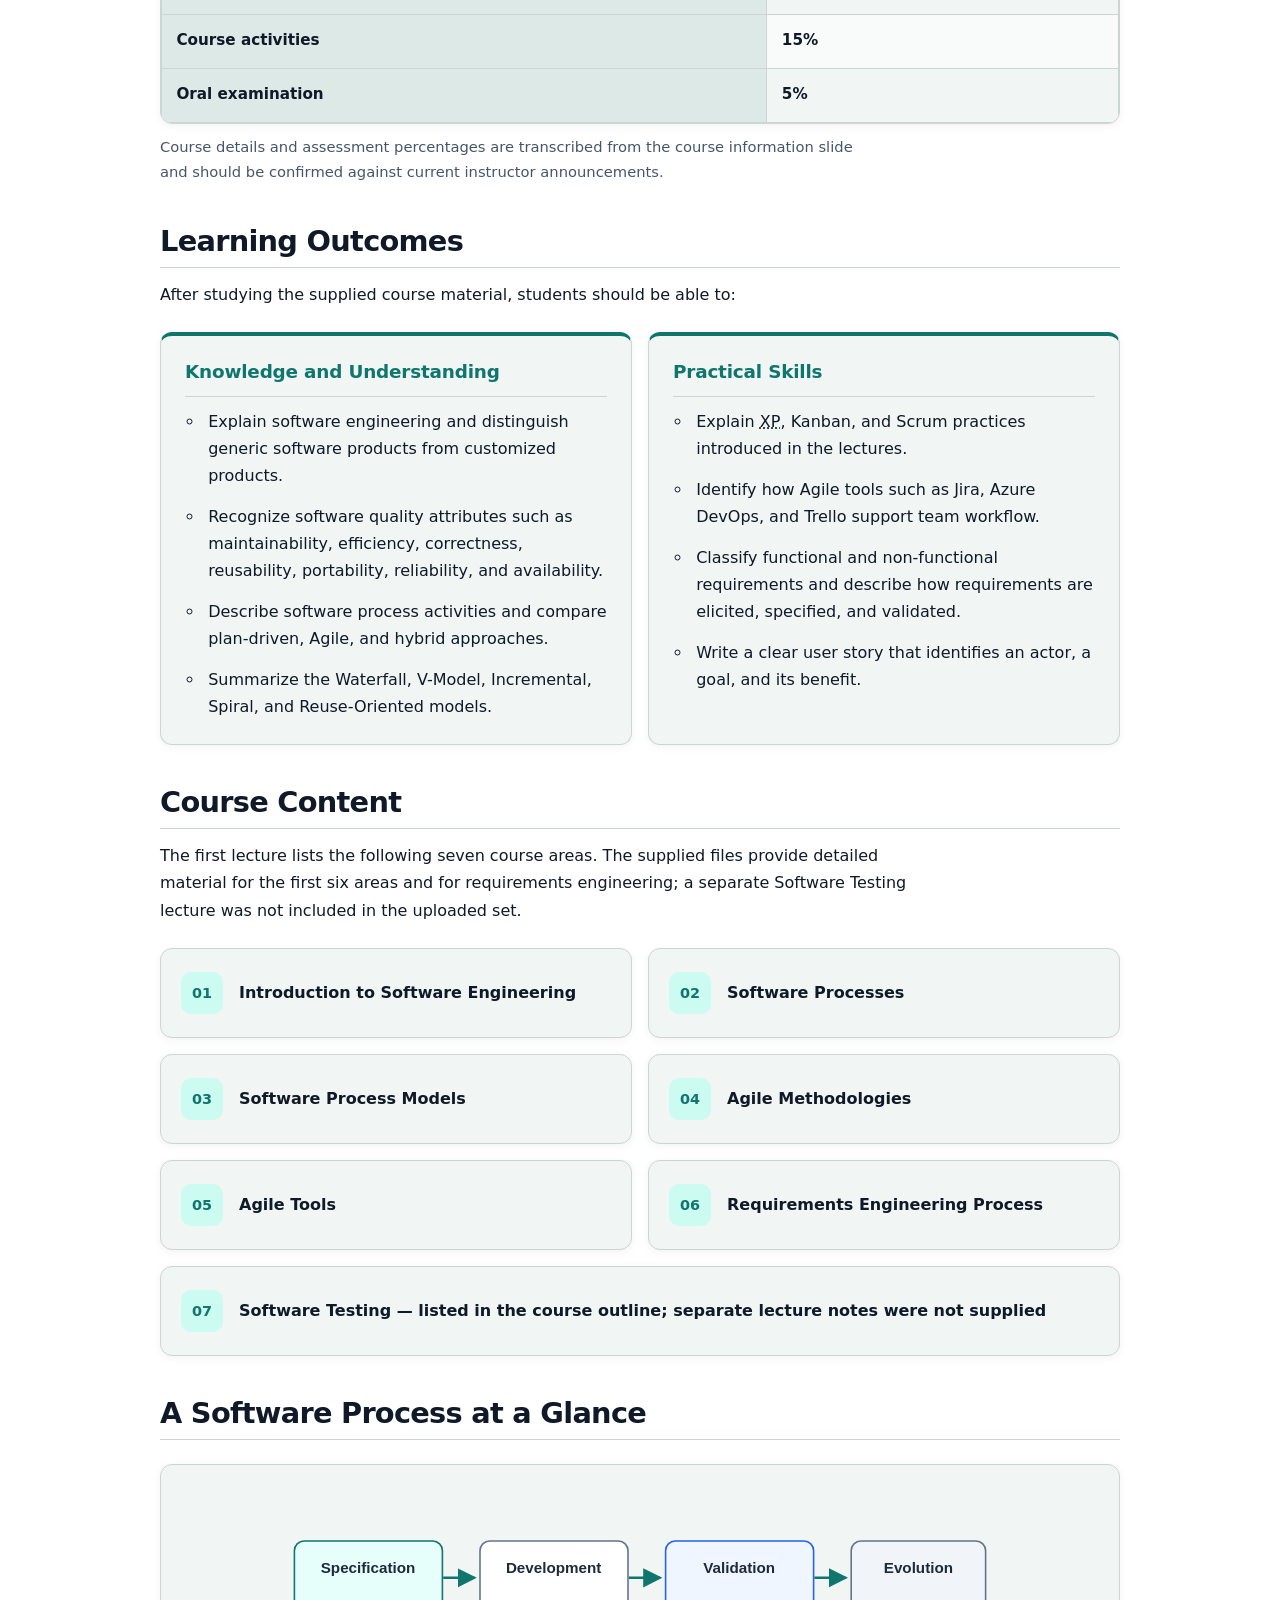
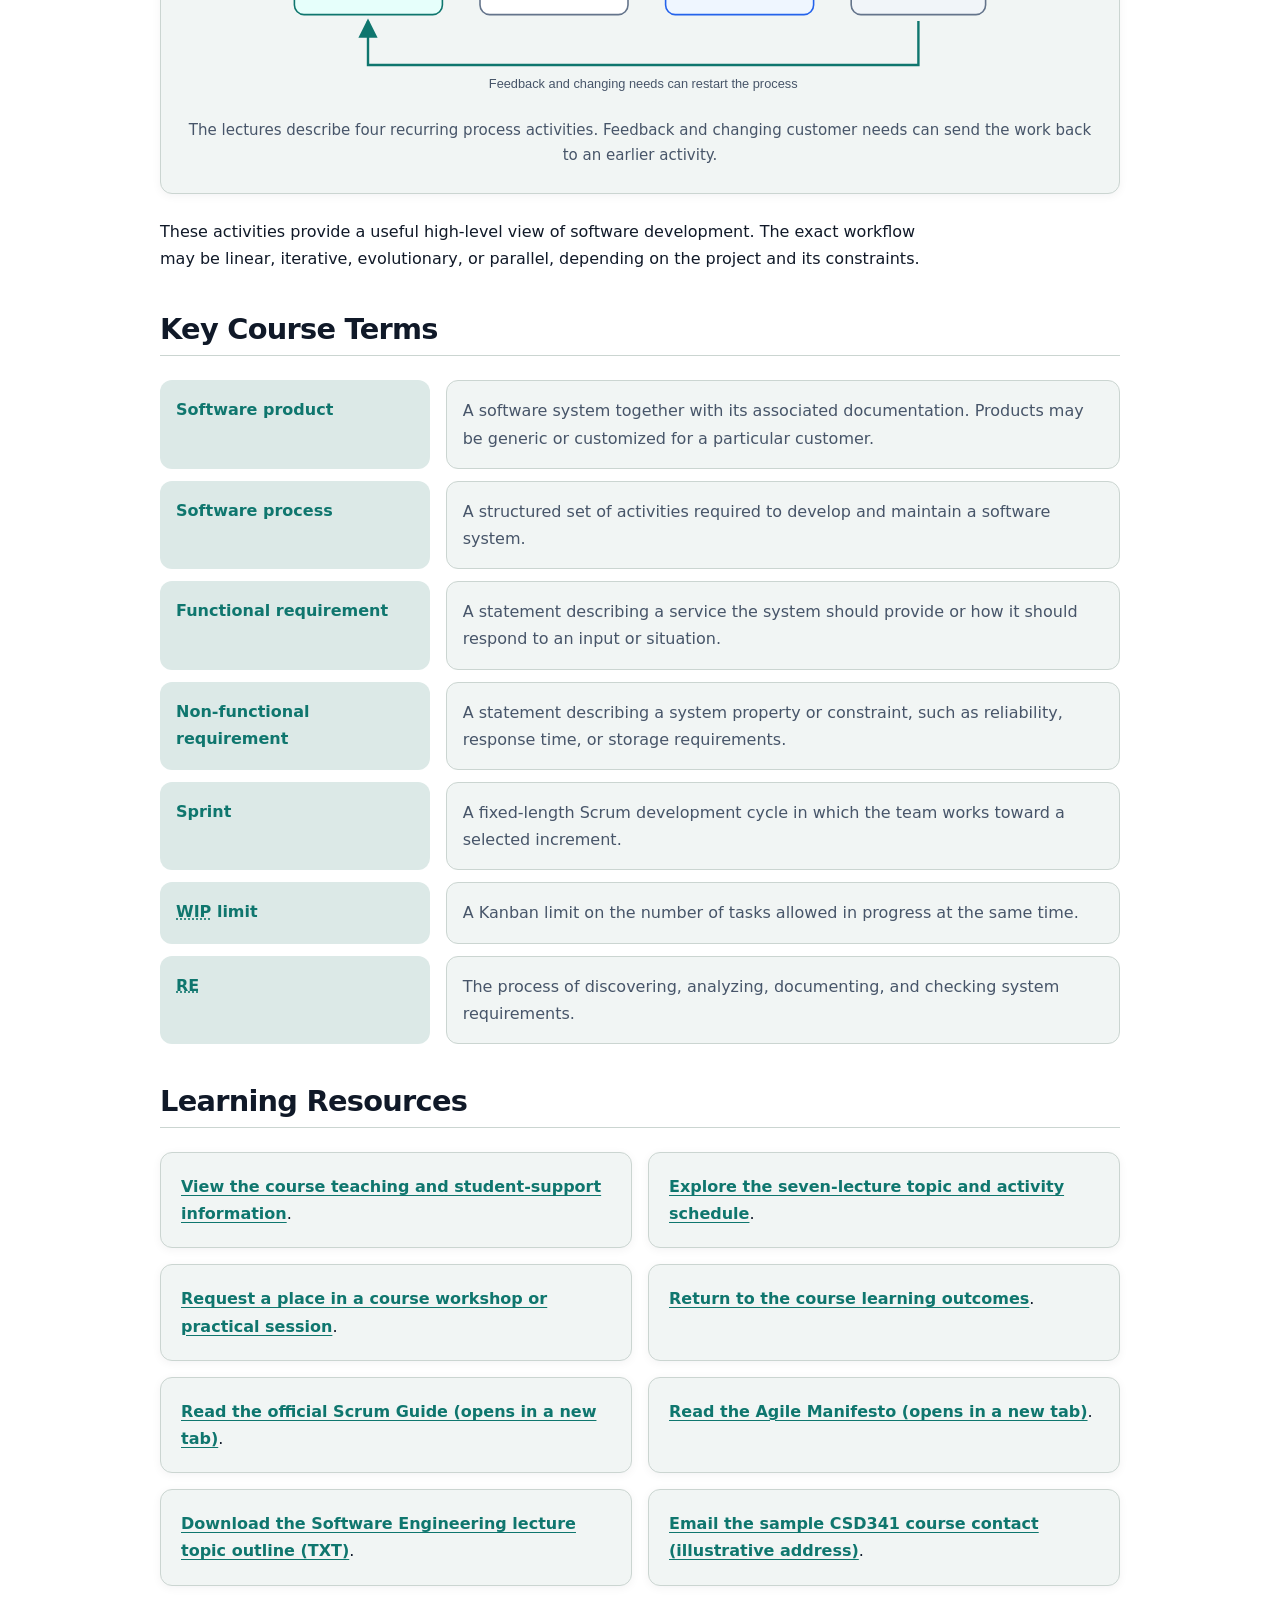
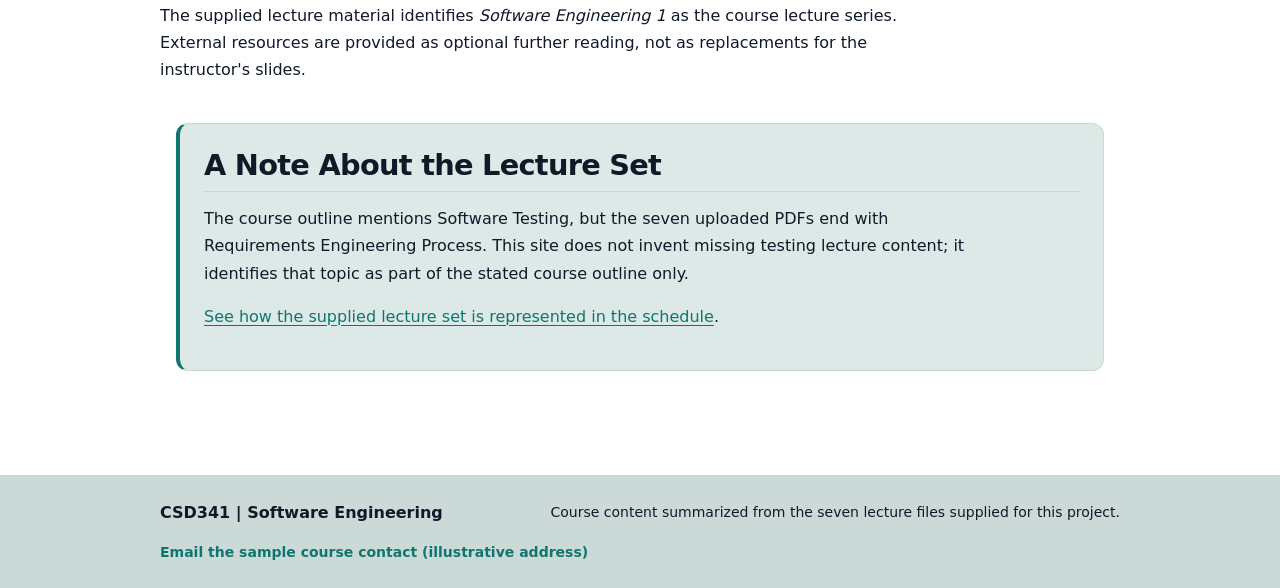
==== commit f5728a66: "Update Course Hub project" ====
--- a/Projects/Project 1/HTML/index.html
+++ b/Projects/Project 1/HTML/index.html
@@ -57,25 +57,79 @@
           dependable product also needs clear requirements, suitable design,
           validation, and ongoing evolution.
         </p>
+
         <h3>Course Information</h3>
-        <dl class="course-facts">
-          <dt>Course code</dt>
-          <dd>CSD341</dd>
-          <dt>Prerequisite</dt>
-          <dd>ISD104</dd>
-          <dt>Credit hours</dt>
-          <dd>3</dd>
-          <dt>Lecture hours</dt>
-          <dd><time datetime="PT2H">2 hours</time></dd>
-        </dl>
+
+        <div class="table-scroll">
+          <table class="course-info-table">
+            <caption>
+              Course Information
+            </caption>
+            <thead>
+              <tr>
+                <th scope="col">Information</th>
+                <th scope="col">Details</th>
+              </tr>
+            </thead>
+            <tbody>
+              <tr>
+                <th scope="row">Course code</th>
+                <td>CSD341</td>
+              </tr>
+              <tr>
+                <th scope="row">Prerequisite</th>
+                <td>ISD104</td>
+              </tr>
+              <tr>
+                <th scope="row">Credit hours</th>
+                <td>3</td>
+              </tr>
+              <tr>
+                <th scope="row">Lecture hours</th>
+                <td><time datetime="PT2H">2 hours</time></td>
+              </tr>
+            </tbody>
+          </table>
+        </div>
+
         <h3>Assessment Distribution</h3>
-        <ul class="assessment-list">
-          <li>Final examination: 50%</li>
-          <li>Practical examination: 20%</li>
-          <li>Mid-term examination: 10%</li>
-          <li>Course activities: 15%</li>
-          <li>Oral examination: 5%</li>
-        </ul>
+
+        <div class="table-scroll">
+          <table class="course-info-table">
+            <caption>
+              Course Assessment Distribution
+            </caption>
+            <thead>
+              <tr>
+                <th scope="col">Assessment</th>
+                <th scope="col">Percentage</th>
+              </tr>
+            </thead>
+            <tbody>
+              <tr>
+                <th scope="row">Final examination</th>
+                <td>50%</td>
+              </tr>
+              <tr>
+                <th scope="row">Practical examination</th>
+                <td>20%</td>
+              </tr>
+              <tr>
+                <th scope="row">Mid-term examination</th>
+                <td>10%</td>
+              </tr>
+              <tr>
+                <th scope="row">Course activities</th>
+                <td>15%</td>
+              </tr>
+              <tr>
+                <th scope="row">Oral examination</th>
+                <td>5%</td>
+              </tr>
+            </tbody>
+          </table>
+        </div>
+
         <p class="hint">
           Course details and assessment percentages are transcribed from the
           course information slide and should be confirmed against current
--- a/Projects/Project 1/CSS/styles.css
+++ b/Projects/Project 1/CSS/styles.css
@@ -1,41 +1,28 @@
-/*
-  Software Engineering Course Hub
-  Shared visual system for index.html, staff.html, schedule.html, and register.html.
-  No JavaScript is required by this stylesheet.
-*/
-
-/* ------------------------------
-   1. Design tokens
------------------------------- */
+/* CSD341 Software Engineering Course Hub
+   Shared stylesheet for index.html, staff.html, schedule.html and register.html.
+   The site uses semantic HTML and requires no JavaScript. */
+
+/* 1. Design tokens */
 :root {
   color-scheme: light;
-
-  --page-bg: #ffffff;
+  --page-bg: #fff;
   --surface: #f1f5f4;
   --surface-soft: #dce9e7;
   --header-bg: #cbdad7;
   --header-border: #aebfba;
-  --nav-text: #334e49;
-  --nav-hover-border: #a9c5bf;
-
   --text: #101928;
   --text-muted: #475569;
   --border: #cbd5d1;
-
   --accent: #0f766e;
   --accent-hover: #115e59;
   --accent-soft: #ccfbf1;
   --focus: #115e59;
-
   --radius: 12px;
   --content-width: 960px;
-  --shadow-soft: 0 2px 10px rgb(15 23 42 / 5%);
-  --shadow-header: 0 3px 12px rgb(15 23 42 / 6%);
-}
-
-/* ------------------------------
-   2. Global styles
------------------------------- */
+  --shadow: 0 2px 10px rgb(15 23 42 / 5%);
+}
+
+/* 2. Global layout and accessibility */
 *,
 *::before,
 *::after {
@@ -51,12 +38,11 @@
   margin: 0;
   background: var(--page-bg);
   color: var(--text);
-  font-family: system-ui, -apple-system, BlinkMacSystemFont, "Segoe UI", sans-serif;
-  font-size: 1rem;
-  line-height: 1.7;
+  font: 1rem/1.7 system-ui, -apple-system, BlinkMacSystemFont, "Segoe UI", sans-serif;
 }
 
 img {
+  display: block;
   max-width: 100%;
   height: auto;
 }
@@ -64,7 +50,7 @@
 a {
   color: var(--accent);
   text-decoration-thickness: 1px;
-  text-underline-offset: 0.18em;
+  text-underline-offset: .18em;
   overflow-wrap: anywhere;
 }
 
@@ -76,8 +62,7 @@
 p,
 ul,
 ol {
-  margin-top: 0.65rem;
-  margin-bottom: 1rem;
+  margin-block: .65rem 1rem;
 }
 
 p {
@@ -85,59 +70,43 @@
 }
 
 li+li {
-  margin-top: 0.35rem;
-}
-
-/* Visible keyboard focus for interactive elements. */
-/* ACCESSIBILITY - KEYBOARD FOCUS */
-
-:where(a,
-  button,
-  input,
-  select,
-  textarea,
-  summary,
-  [popover],
-  [tabindex]:not([tabindex="-1"])):focus-visible {
+  margin-top: .35rem;
+}
+
+:where(a, button, input, select, textarea, summary, [popover], [tabindex]:not([tabindex="-1"])):focus-visible {
   outline: 3px solid var(--focus);
   outline-offset: 4px;
 }
 
-/* Keep focus visible when navigating with a keyboard */
-
-:where(button, a, input, select, textarea):focus-visible {
+:where(a, button, input, select, textarea):focus-visible {
   scroll-margin-block: 1rem;
 }
 
 .skip-link {
   position: absolute;
   z-index: 1000;
-  top: 0.75rem;
-  left: 0.75rem;
+  top: .75rem;
+  left: .75rem;
   transform: translateY(calc(-100% - 1rem));
-  padding: 0.7rem 1rem;
+  padding: .7rem 1rem;
   border: 2px solid var(--accent);
   border-radius: 8px;
   background: var(--surface);
   color: var(--text);
   font-weight: 700;
-  box-shadow: var(--shadow-soft);
-}
-
-.skip-link:focus,
-.skip-link:focus-visible {
+  box-shadow: var(--shadow);
+}
+
+.skip-link:focus {
   transform: translateY(0);
 }
 
-/* ------------------------------
-   3. Header and navigation
------------------------------- */
+/* 3. Shared header and navigation */
 .site-header {
-  padding-block: 1.5rem 1.15rem;
-  padding-inline: max(1rem, calc((100% - var(--content-width)) / 2));
+  padding: 1.5rem max(1rem, calc((100% - var(--content-width)) / 2)) 1.15rem;
   border-bottom: 1px solid var(--header-border);
   background: var(--header-bg);
-  box-shadow: var(--shadow-header);
+  box-shadow: 0 3px 12px rgb(15 23 42 / 6%);
 }
 
 .site-header>* {
@@ -146,18 +115,17 @@
 }
 
 .site-name {
-  margin-top: 0;
-  margin-bottom: 1.15rem;
+  margin: 0 0 1.15rem;
   font-size: 1.55rem;
   font-weight: 800;
-  letter-spacing: -0.035em;
+  letter-spacing: -.035em;
 }
 
 .site-header nav ul {
   display: flex;
   flex-wrap: wrap;
   align-items: center;
-  gap: 0.55rem;
+  gap: .55rem;
   margin: 0;
   padding: 0;
   list-style: none;
@@ -173,10 +141,10 @@
   align-items: center;
   justify-content: center;
   min-height: 2.75rem;
-  padding: 0.55rem 1rem;
+  padding: .55rem 1rem;
   border: 1px solid transparent;
   border-radius: 9px;
-  color: var(--nav-text);
+  color: #334e49;
   font-weight: 650;
   line-height: 1.2;
   text-decoration: none;
@@ -184,7 +152,7 @@
 }
 
 .site-header nav a:hover {
-  border-color: var(--nav-hover-border);
+  border-color: #a9c5bf;
   background: var(--surface-soft);
   color: var(--accent-hover);
 }
@@ -192,13 +160,11 @@
 .site-header nav a[aria-current="page"] {
   border-color: var(--accent);
   background: var(--accent);
-  color: #ffffff;
+  color: #fff;
   font-weight: 750;
 }
 
-/* ------------------------------
-   4. Main content and headings
------------------------------- */
+/* 4. Main content, headings and shared components */
 main,
 .page-aside {
   width: min(var(--content-width), calc(100% - 2rem));
@@ -223,31 +189,29 @@
 h3 {
   color: var(--text);
   line-height: 1.25;
-  letter-spacing: -0.025em;
+  letter-spacing: -.025em;
 }
 
 h1 {
-  margin-bottom: 1.2rem;
+  margin: 0 0 1.2rem;
   font-size: clamp(2rem, 5vw, 2.8rem);
   font-weight: 760;
-  letter-spacing: -0.04em;
+  letter-spacing: -.04em;
 }
 
 h2 {
-  margin-top: 2.5rem;
-  margin-bottom: 0.8rem;
-  padding-bottom: 0.45rem;
+  margin: 2.5rem 0 .8rem;
+  padding-bottom: .45rem;
   border-bottom: 1px solid var(--border);
   font-size: clamp(1.4rem, 3vw, 1.8rem);
   font-weight: 720;
 }
 
 h3 {
-  margin-top: 1.5rem;
-  margin-bottom: 0.55rem;
+  margin: 1.5rem 0 .55rem;
   font-size: 1.15rem;
   font-weight: 700;
-  letter-spacing: -0.01em;
+  letter-spacing: -.01em;
 }
 
 .lead {
@@ -256,17 +220,45 @@
   font-size: 1.12rem;
 }
 
-/* ------------------------------
-   5. Aside and figures
------------------------------- */
+.hint {
+  color: var(--text-muted);
+  font-size: .92rem;
+}
+
+.page-hero {
+  margin-bottom: 2.5rem;
+  padding: 2rem;
+  border: 1px solid var(--border);
+  border-left: 5px solid var(--accent);
+  border-radius: var(--radius);
+  background: var(--surface-soft);
+}
+
+.hero-label {
+  margin: 0 0 .75rem;
+  color: var(--accent);
+  font-size: .8rem;
+  font-weight: 800;
+  letter-spacing: .1em;
+}
+
+.page-hero h1 {
+  margin-top: 0;
+}
+
+.page-hero .lead {
+  max-width: 800px;
+  margin-bottom: 0;
+  line-height: 1.8;
+}
+
 .page-aside {
-  margin-top: 1.25rem;
-  margin-bottom: 2rem;
-  padding: 1.15rem 1.35rem;
-  border: 1px solid #b7ded8;
+  margin-block: 2.5rem 2rem;
+  padding: 1.5rem;
+  border: 1px solid var(--border);
   border-left: 4px solid var(--accent);
   border-radius: var(--radius);
-  background: #f0fdfa;
+  background: var(--surface-soft);
 }
 
 .page-aside h2 {
@@ -275,62 +267,37 @@
 
 .content-figure {
   margin: 1.5rem 0;
-  padding: 1rem;
+  padding: 1.5rem;
   overflow: hidden;
   border: 1px solid var(--border);
   border-radius: var(--radius);
   background: var(--surface);
-  box-shadow: var(--shadow-soft);
+  box-shadow: var(--shadow);
+  text-align: center;
 }
 
 .content-figure img {
-  display: block;
   width: 100%;
-  max-width: 52rem;
+  max-width: 720px;
   margin-inline: auto;
   border-radius: 8px;
 }
 
 figcaption {
-  margin-top: 0.8rem;
+  margin-top: .8rem;
   color: var(--text-muted);
-  font-size: 0.94rem;
-}
-
-/* ------------------------------
-   6. Definition lists
------------------------------- */
-dl {
-  display: grid;
-  grid-template-columns: minmax(10rem, 1fr) 2fr;
-  gap: 0.65rem 1.25rem;
-  margin-block: 1rem;
-  padding: 1.1rem 1.25rem;
-  border: 1px solid var(--border);
-  border-radius: var(--radius);
-  background: var(--surface);
-}
-
-dt {
-  color: var(--text);
-  font-weight: 750;
-}
-
-dd {
-  margin: 0;
-  color: var(--text-muted);
-}
-
-/* ------------------------------
-   7. Schedule table
------------------------------- */
+  font-size: .94rem;
+}
+
+/* 5. Tables */
 .table-scroll {
   max-width: 100%;
+  margin-top: 1.25rem;
   overflow-x: auto;
   border: 1px solid var(--border);
   border-radius: var(--radius);
   background: var(--surface);
-  box-shadow: var(--shadow-soft);
+  box-shadow: var(--shadow);
   -webkit-overflow-scrolling: touch;
 }
 
@@ -339,27 +306,32 @@
   min-width: 44rem;
   border-collapse: collapse;
   color: var(--text);
-  font-size: 0.95rem;
+  font-size: .95rem;
 }
 
 caption {
   padding: 1rem 1.1rem;
-  background: var(--surface);
-  color: var(--text);
-  font-size: 1rem;
-  font-weight: 750;
+  background: var(--surface-soft);
+  font-weight: 700;
+  line-height: 1.6;
   text-align: left;
+  caption-side: top;
 }
 
 th,
 td {
-  padding: 0.8rem 0.9rem;
+  padding: .85rem .9rem;
   border: 1px solid var(--border);
   text-align: left;
   vertical-align: top;
 }
 
-thead th,
+thead th {
+  background: var(--header-bg);
+  font-weight: 750;
+  vertical-align: middle;
+}
+
 tfoot th,
 tfoot td {
   background: var(--surface-soft);
@@ -367,472 +339,152 @@
 }
 
 tbody th[scope="rowgroup"] {
-  background: #f0fdfa;
+  min-width: 105px;
+  background: var(--surface-soft);
   color: var(--accent-hover);
+  font-weight: 700;
+  text-align: center;
+  vertical-align: middle;
 }
 
 tbody tr:nth-child(even) td {
-  background: #fbfdff;
+  background: #f8fbfa;
 }
 
 tbody tr:hover td {
   background: #eef6f4;
 }
 
-/* ------------------------------
-   8. Registration form
------------------------------- */
-form {
-  width: 100%;
-  max-width: 760px;
-}
-
-fieldset {
+/* Home page: course-information tables are compact, unlike the wide schedule. */
+.home-page .course-info-table {
   min-width: 0;
-  margin: 1.25rem 0;
-  padding: 1.15rem 1.25rem 1.25rem;
-  border: 1px solid var(--border);
-  border-radius: var(--radius);
-  background: var(--surface);
-  box-shadow: var(--shadow-soft);
-}
-
-legend {
-  padding-inline: 0.45rem;
+}
+
+.home-page .course-info-table tbody th[scope="row"] {
+  background: var(--surface-soft);
+  color: var(--text);
+}
+
+.home-page .course-info-table tbody td {
+  font-weight: 600;
+}
+
+/* Definition lists */
+dl {
+  display: grid;
+  grid-template-columns: minmax(10rem, 1fr) 2fr;
+  gap: .65rem 1.25rem;
+  margin-block: 1rem;
+  padding: 1.1rem 1.25rem;
+  border: 1px solid var(--border);
+  border-radius: var(--radius);
+  background: var(--surface);
+}
+
+dt {
   color: var(--text);
   font-weight: 750;
 }
 
-.form-field {
-  margin-block: 1rem;
-}
-
-.form-field label {
-  display: block;
-  margin-bottom: 0.35rem;
-  color: var(--text);
-  font-weight: 650;
-}
-
-input,
-select,
-textarea {
-  display: block;
-  width: min(100%, 34rem);
-  min-height: 2.8rem;
-  padding: 0.65rem 0.75rem;
-  border: 1px solid #94a3b8;
-  border-radius: 9px;
-  background: var(--surface);
-  color: var(--text);
-  font: inherit;
-}
-
-input::placeholder,
-textarea::placeholder {
-  color: #64748b;
-  opacity: 1;
-}
-
-input:hover,
-select:hover,
-textarea:hover {
-  border-color: var(--accent);
-}
-
-input:focus-visible,
-select:focus-visible,
-textarea:focus-visible {
-  border-color: var(--accent);
-}
-
-input[type="radio"],
-input[type="checkbox"] {
-  width: 1.15rem;
-  min-height: 1.15rem;
-  height: 1.15rem;
-  margin: 0.25rem 0 0;
-  accent-color: var(--accent);
-}
-
-.choice {
-  display: flex;
-  align-items: flex-start;
-  gap: 0.65rem;
-  margin-block: 0.65rem;
-}
-
-.choice label {
-  color: var(--text);
-  font-weight: 450;
-  cursor: pointer;
-}
-
-.hint,
-.required-note {
+dd {
+  margin: 0;
   color: var(--text-muted);
-  font-size: 0.92rem;
-}
-
-.button-row {
-  display: flex;
-  flex-wrap: wrap;
-  gap: 0.75rem;
-  margin-block: 1.35rem;
-}
-
-button {
-  display: inline-flex;
-  align-items: center;
-  justify-content: center;
-  min-height: 2.85rem;
-  padding: 0.6rem 1.1rem;
-  border: 1px solid var(--accent);
-  border-radius: 9px;
-  background: var(--accent);
-  color: #ffffff;
-  font: inherit;
-  font-weight: 700;
-  cursor: pointer;
-  transition: background-color 150ms ease, border-color 150ms ease, transform 150ms ease;
-}
-
-button:hover {
-  border-color: var(--accent-hover);
-  background: var(--accent-hover);
-}
-
-button:active {
-  transform: translateY(1px);
-}
-
-button[type="reset"] {
-  border-color: #94a3b8;
-  background: var(--surface);
-  color: var(--text);
-}
-
-button[type="reset"]:hover {
-  border-color: #64748b;
-  background: var(--surface-soft);
-}
-
-/* Native HTML popover; no script is involved. */
-[popover] {
-  width: min(30rem, calc(100vw - 2rem));
-  max-width: 30rem;
-  padding: 1.15rem 1.3rem;
-  border: 1px solid var(--border);
-  border-radius: var(--radius);
-  background: var(--surface);
-  color: var(--text);
-  box-shadow: 0 12px 36px rgb(15 23 42 / 16%);
-}
-
-[popover]::backdrop {
-  background: rgb(30 41 59 / 28%);
-}
-
-/* ------------------------------
-   10. Responsive layout
------------------------------- */
-@media (max-width: 640px) {
-  .site-header {
-    padding-block: 1rem;
-  }
-
-  .site-header nav ul {
-    gap: 0.35rem;
-  }
-
-  .site-header nav a {
-    min-height: 2.5rem;
-    padding-inline: 0.7rem;
-    font-size: 0.94rem;
-  }
-
-  main {
-    padding-top: 1.6rem;
-  }
-
-  .page-aside {
-    padding: 1rem;
-  }
-
-  dl {
-    grid-template-columns: 1fr;
-    gap: 0.2rem;
-    padding: 1rem;
-  }
-
-  dd {
-    margin-bottom: 0.75rem;
-  }
-
-  fieldset {
-    padding-inline: 0.9rem;
-  }
-
-  .button-row {
-    align-items: stretch;
-  }
-
-  .button-row button {
-    flex: 1 1 10rem;
-  }
-}
-
-/* Respect the user's reduced-motion preference. */
-@media (prefers-reduced-motion: reduce) {
-  html {
-    scroll-behavior: auto;
-  }
-
-  *,
-  *::before,
-  *::after {
-    scroll-behavior: auto !important;
-    transition-duration: 0.01ms !important;
-    animation-duration: 0.01ms !important;
-    animation-iteration-count: 1 !important;
-  }
-}
-
-/* ========================================
-   HOME PAGE - HERO
-======================================== */
-
+}
+
+/* 6. Home page */
 .home-page .page-hero {
-  position: relative;
   margin-bottom: 3rem;
   padding: 3rem 2.5rem;
-  background: var(--surface);
-  border: 1px solid var(--border);
-  border-left: 5px solid var(--accent);
-  border-radius: var(--radius);
-}
-
-.home-page .hero-label {
-  margin-bottom: 0.8rem;
-  color: var(--accent);
-  font-size: 0.78rem;
-  font-weight: 800;
-  letter-spacing: 0.12em;
 }
 
 .home-page .page-hero h1 {
   max-width: 750px;
-  margin-top: 0;
-  margin-bottom: 1rem;
   font-size: clamp(2rem, 5vw, 3rem);
   line-height: 1.15;
 }
 
 .home-page .page-hero .lead {
   max-width: 680px;
-  margin-bottom: 0;
-  color: var(--text-muted);
   font-size: 1.08rem;
-  line-height: 1.8;
-}
-
-/* ========================================
-   COURSE INFORMATION
-======================================== */
-
-.home-page .course-facts {
-  display: grid;
-  grid-template-columns: minmax(130px, 1fr) 2fr;
-  gap: 0;
-  margin-block: 1.25rem 2.5rem;
-  overflow: hidden;
-  background: var(--surface);
-  border: 1px solid var(--border);
-  border-radius: var(--radius);
-}
-
-.home-page .course-facts dt,
-.home-page .course-facts dd {
-  margin: 0;
-  padding: 1rem 1.2rem;
-  border-bottom: 1px solid var(--border);
-}
-
-.home-page .course-facts dt {
-  color: var(--text-muted);
-  font-weight: 700;
-  background: var(--surface-soft);
-}
-
-.home-page .course-facts dd {
-  font-weight: 700;
-}
-
-.home-page .course-facts dt:last-of-type,
-.home-page .course-facts dd:last-of-type {
-  border-bottom: 0;
-}
-
-/* ========================================
-   ASSESSMENT DISTRIBUTION
-======================================== */
-
-.home-page .assessment-list {
-  display: grid;
-  grid-template-columns: repeat(2, minmax(0, 1fr));
-  gap: 0.8rem;
-  padding: 0;
-  margin-block: 1.25rem;
-  list-style: none;
-}
-
-.home-page .assessment-list li {
-  margin: 0;
-  padding: 1.1rem 1.25rem;
-  background: var(--surface);
-  border: 1px solid var(--border);
-  border-radius: var(--radius);
-  font-weight: 650;
-  box-shadow: var(--shadow-soft);
-}
-
-.home-page .assessment-list li:last-child {
-  grid-column: 1 / -1;
-}
-
-.home-page .hint {
-  padding: 1rem 1.2rem;
-  background: var(--surface-soft);
-  border-left: 3px solid var(--accent);
-  border-radius: 0 var(--radius) var(--radius) 0;
-  color: var(--text-muted);
-  font-size: 0.9rem;
-}
-
-/* ========================================
-   HOME PAGE - RESPONSIVE
-======================================== */
-
-@media (max-width: 640px) {
-  .home-page .page-hero {
-    padding: 2rem 1.25rem;
-  }
-
-  .home-page .course-facts {
-    grid-template-columns: 1fr;
-  }
-
-  .home-page .course-facts dt {
-    padding-bottom: 0.35rem;
-    border-bottom: 0;
-  }
-
-  .home-page .course-facts dd {
-    padding-top: 0.35rem;
-  }
-
-  .home-page .assessment-list {
-    grid-template-columns: 1fr;
-  }
-
-  .home-page .assessment-list li:last-child {
-    grid-column: auto;
-  }
-}
-
-/* ========================================
-   HOME PAGE - LEARNING OUTCOMES
-======================================== */
-
-.home-page section[aria-labelledby="learning-outcomes"]>ol {
-  display: grid;
-  grid-template-columns: repeat(2, minmax(0, 1fr));
-  gap: 1.25rem;
-  padding: 0;
-  margin-top: 1.5rem;
-  list-style: none;
-  counter-reset: none;
-}
-
-.home-page section[aria-labelledby="learning-outcomes"]>ol>li {
-  margin: 0;
-  padding: 1.5rem;
-  background: var(--surface);
-  border: 1px solid var(--border);
-  border-top: 4px solid var(--accent);
-  border-radius: var(--radius);
-  box-shadow: var(--shadow-soft);
-}
-
-.home-page section[aria-labelledby="learning-outcomes"]>ol>li>h3 {
-  margin-top: 0;
-  margin-bottom: 1.25rem;
-  padding-bottom: 0.8rem;
-  color: var(--accent);
-  border-bottom: 1px solid var(--border);
-  font-size: 1.15rem;
-}
-
-.home-page section[aria-labelledby="learning-outcomes"]>ol>li>ul {
-  padding-left: 1.2rem;
-  margin-bottom: 0;
-}
-
-.home-page section[aria-labelledby="learning-outcomes"]>ol>li>ul>li {
-  padding-left: 0.25rem;
-  margin-bottom: 0.85rem;
-  line-height: 1.7;
-}
-
-.home-page section[aria-labelledby="learning-outcomes"]>ol>li>ul>li:last-child {
-  margin-bottom: 0;
-}
-
-/* Mobile layout */
-@media (max-width: 700px) {
-  .home-page section[aria-labelledby="learning-outcomes"]>ol {
-    grid-template-columns: 1fr;
-  }
-}
-
-/* HOME PAGE - COURSE CONTENT */
-
-.home-page section[aria-labelledby="course-content"]>ol {
+}
+
+.home-page section[aria-labelledby="learning-outcomes"]>ol,
+.home-page section[aria-labelledby="course-content"]>ol,
+.home-page section[aria-labelledby="learning-resources"]>ul {
   display: grid;
   grid-template-columns: repeat(2, minmax(0, 1fr));
   gap: 1rem;
   padding: 0;
   margin-top: 1.5rem;
   list-style: none;
+}
+
+.home-page section[aria-labelledby="learning-outcomes"]>ol>li,
+.home-page section[aria-labelledby="learning-resources"]>ul>li {
+  margin: 0;
+  padding: 1.25rem;
+  border: 1px solid var(--border);
+  border-radius: var(--radius);
+  background: var(--surface);
+  box-shadow: var(--shadow);
+}
+
+.home-page section[aria-labelledby="learning-outcomes"]>ol>li {
+  padding: 1.5rem;
+  border-top: 4px solid var(--accent);
+}
+
+.home-page section[aria-labelledby="learning-outcomes"]>ol>li>h3 {
+  margin-top: 0;
+  padding-bottom: .8rem;
+  border-bottom: 1px solid var(--border);
+  color: var(--accent);
+}
+
+.home-page section[aria-labelledby="learning-outcomes"]>ol>li>ul {
+  margin-bottom: 0;
+  padding-left: 1.2rem;
+}
+
+.home-page section[aria-labelledby="learning-outcomes"]>ol>li>ul>li {
+  margin-bottom: .85rem;
+  padding-left: .25rem;
+}
+
+.home-page section[aria-labelledby="learning-outcomes"]>ol>li>ul>li:last-child {
+  margin-bottom: 0;
+}
+
+.home-page section[aria-labelledby="course-content"]>ol {
   counter-reset: course-topic;
 }
 
 .home-page section[aria-labelledby="course-content"]>ol>li {
-  position: relative;
-  counter-increment: course-topic;
-  min-height: 90px;
   display: flex;
   align-items: center;
   gap: 1rem;
+  min-height: 90px;
+  margin: 0;
   padding: 1.25rem;
-  background: var(--surface);
-  border: 1px solid var(--border);
-  border-radius: var(--radius);
-  box-shadow: var(--shadow-soft);
+  border: 1px solid var(--border);
+  border-radius: var(--radius);
+  background: var(--surface);
+  box-shadow: var(--shadow);
   font-weight: 600;
+  counter-increment: course-topic;
 }
 
 .home-page section[aria-labelledby="course-content"]>ol>li::before {
-  content: counter(course-topic, decimal-leading-zero);
   display: grid;
-  place-items: center;
-  flex-shrink: 0;
+  flex: 0 0 42px;
   width: 42px;
   height: 42px;
+  place-items: center;
   border-radius: 10px;
   background: var(--accent-soft);
   color: var(--accent);
-  font-size: 0.9rem;
+  content: counter(course-topic, decimal-leading-zero);
+  font-size: .9rem;
   font-weight: 700;
 }
 
@@ -840,88 +492,85 @@
   grid-column: 1 / -1;
 }
 
-@media (max-width: 640px) {
-  .home-page section[aria-labelledby="course-content"]>ol {
-    grid-template-columns: 1fr;
-  }
-
-  .home-page section[aria-labelledby="course-content"]>ol>li:last-child {
-    grid-column: auto;
-  }
-}
-
-/* HOME PAGE - PROCESS ACTIVITIES */
-
 .home-page section[aria-labelledby="process-activities"] figure {
   margin: 1.5rem 0;
+}
+
+.home-page section[aria-labelledby="key-terms"] dl {
+  grid-template-columns: minmax(150px, .8fr) 2fr;
+  gap: .75rem 1rem;
+  margin-top: 1.5rem;
+  border: 0;
+  padding: 0;
+  background: transparent;
+}
+
+.home-page section[aria-labelledby="key-terms"] dt,
+.home-page section[aria-labelledby="key-terms"] dd {
+  padding: 1rem;
+  border-radius: var(--radius);
+}
+
+.home-page section[aria-labelledby="key-terms"] dt {
+  background: var(--surface-soft);
+  color: var(--accent);
+}
+
+.home-page section[aria-labelledby="key-terms"] dd {
+  border: 1px solid var(--border);
+  background: var(--surface);
+  line-height: 1.7;
+}
+
+.home-page section[aria-labelledby="learning-resources"] a {
+  font-weight: 600;
+}
+
+.home-page .page-aside {
+  margin-top: 2.5rem;
+}
+
+/* 7. Staff page */
+.staff-page .page-hero {
+  margin-bottom: 3rem;
+  padding: 3rem 2.5rem;
+}
+
+.staff-page .page-hero .lead {
+  max-width: 750px;
+  font-size: 1.08rem;
+}
+
+.staff-page section[aria-labelledby="teaching-roles"]>section {
+  display: inline-block;
+  width: calc(50% - .65rem);
+  min-height: 180px;
+  margin: 0 .75rem 1rem 0;
   padding: 1.5rem;
-  background: var(--surface);
-  border: 1px solid var(--border);
-  border-radius: var(--radius);
-  box-shadow: var(--shadow-soft);
-  text-align: center;
-}
-
-.home-page section[aria-labelledby="process-activities"] figure img {
-  display: block;
-  width: 100%;
-  max-width: 720px;
-  height: auto;
-  margin: 0 auto;
-  border-radius: 8px;
-}
-
-.home-page section[aria-labelledby="process-activities"] figcaption {
-  margin-top: 1rem;
-  color: var(--text-muted);
-  font-size: 0.9rem;
-  line-height: 1.6;
-}
-
-/* HOME PAGE - KEY COURSE TERMS */
-
-.home-page section[aria-labelledby="key-terms"] dl {
-  display: grid;
-  grid-template-columns: minmax(150px, 0.8fr) 2fr;
-  gap: 0.75rem 1rem;
-  margin-top: 1.5rem;
-}
-
-.home-page section[aria-labelledby="key-terms"] dt {
-  padding: 1rem;
-  background: var(--surface-soft);
-  border-radius: var(--radius);
-  color: var(--accent);
-  font-weight: 700;
-}
-
-.home-page section[aria-labelledby="key-terms"] dd {
-  margin: 0;
-  padding: 1rem;
-  background: var(--surface);
-  border: 1px solid var(--border);
-  border-radius: var(--radius);
-  line-height: 1.7;
-}
-
-@media (max-width: 640px) {
-  .home-page section[aria-labelledby="key-terms"] dl {
-    grid-template-columns: 1fr;
-    gap: 0.4rem;
-  }
-
-  .home-page section[aria-labelledby="key-terms"] dt {
-    padding-bottom: 0.6rem;
-  }
-
-  .home-page section[aria-labelledby="key-terms"] dd {
-    margin-bottom: 0.75rem;
-  }
-}
-
-/* HOME PAGE - LEARNING RESOURCES */
-
-.home-page section[aria-labelledby="learning-resources"] ul {
+  vertical-align: top;
+  border: 1px solid var(--border);
+  border-top: 4px solid var(--accent);
+  border-radius: var(--radius);
+  background: var(--surface);
+  box-shadow: var(--shadow);
+}
+
+.staff-page section[aria-labelledby="teaching-roles"]>section:nth-of-type(2) {
+  margin-right: 0;
+}
+
+.staff-page section[aria-labelledby="teaching-roles"]>section h3 {
+  margin-top: 0;
+  color: var(--accent);
+}
+
+.staff-page section[aria-labelledby="teaching-roles"]>section p {
+  margin-bottom: 0;
+}
+
+.staff-page section[aria-labelledby="course-support-topics"] ul,
+.staff-page section[aria-labelledby="asking-for-help"]>ol,
+.staff-page section[aria-labelledby="related-pages"] ul {
   display: grid;
   grid-template-columns: repeat(2, minmax(0, 1fr));
   gap: 1rem;
@@ -930,71 +579,362 @@
   list-style: none;
 }
 
-.home-page section[aria-labelledby="learning-resources"] li {
+.staff-page section[aria-labelledby="course-support-topics"] li,
+.staff-page section[aria-labelledby="asking-for-help"]>ol>li {
   margin: 0;
   padding: 1.25rem;
-  background: var(--surface);
-  border: 1px solid var(--border);
-  border-radius: var(--radius);
-  box-shadow: var(--shadow-soft);
-  line-height: 1.7;
-}
-
-.home-page section[aria-labelledby="learning-resources"] a {
-  color: var(--accent);
+  border: 1px solid var(--border);
+  border-radius: var(--radius);
+  background: var(--surface);
+  box-shadow: var(--shadow);
+}
+
+.staff-page section[aria-labelledby="course-support-topics"] li::before {
+  content: "\2713";
+  display: inline-grid;
+  place-items: center;
+  width: 25px;
+  height: 25px;
+  margin-right: .65rem;
+  border-radius: 50%;
+  background: var(--accent-soft);
+  color: var(--accent);
+  font-weight: 700;
+}
+
+.staff-page section[aria-labelledby="asking-for-help"]>ol {
+  counter-reset: help-step;
+}
+
+.staff-page section[aria-labelledby="asking-for-help"]>ol>li {
+  display: flex;
+  align-items: flex-start;
+  gap: 1rem;
+  min-height: 110px;
+  counter-increment: help-step;
+}
+
+.staff-page section[aria-labelledby="asking-for-help"]>ol>li::before {
+  display: grid;
+  flex: 0 0 42px;
+  width: 42px;
+  height: 42px;
+  place-items: center;
+  border-radius: 10px;
+  background: var(--accent-soft);
+  color: var(--accent);
+  content: counter(help-step, decimal-leading-zero);
+  font-weight: 700;
+}
+
+.staff-page section[aria-labelledby="asking-for-help"]>p {
+  margin-top: 1.25rem;
+  padding: 1rem 1.25rem;
+  border-radius: var(--radius);
+  background: var(--surface-soft);
+}
+
+.staff-page section[aria-labelledby="related-pages"] ul {
+  grid-template-columns: repeat(3, minmax(0, 1fr));
+}
+
+.staff-page section[aria-labelledby="related-pages"] li {
+  margin: 0;
+}
+
+.staff-page section[aria-labelledby="related-pages"] a {
+  display: flex;
+  align-items: center;
+  justify-content: space-between;
+  gap: .75rem;
+  height: 100%;
+  min-height: 100px;
+  padding: 1.25rem;
+  border: 1px solid var(--border);
+  border-radius: var(--radius);
+  background: var(--surface);
+  box-shadow: var(--shadow);
   font-weight: 600;
-  text-decoration: underline;
-  text-underline-offset: 3px;
-}
-
-.home-page section[aria-labelledby="learning-resources"] a:hover {
-  color: var(--accent-hover);
-}
-
-.home-page section[aria-labelledby="learning-resources"] a:focus-visible {
-  outline: 3px solid var(--focus);
-  outline-offset: 4px;
-  border-radius: 3px;
-}
-
-@media (max-width: 640px) {
-  .home-page section[aria-labelledby="learning-resources"] ul {
-    grid-template-columns: 1fr;
-  }
-}
-
-/* HOME PAGE - COURSE NOTE */
-
-.home-page .page-aside {
+  text-decoration: none;
+}
+
+.staff-page section[aria-labelledby="related-pages"] a::after {
+  flex-shrink: 0;
+  content: "\2192";
+  font-size: 1.2rem;
+}
+
+.staff-page section[aria-labelledby="related-pages"] a:hover {
+  border-color: var(--accent);
+  background: var(--surface-soft);
+}
+
+.staff-page .page-aside {
   margin-top: 2.5rem;
+}
+
+/* 8. Schedule page */
+.schedule-page .page-hero {
+  margin-bottom: 2.5rem;
+  padding: 2rem;
+}
+
+.schedule-page .table-scroll {
+  width: 100%;
+}
+
+.schedule-page table {
+  min-width: 950px;
+}
+
+.schedule-page th,
+.schedule-page td {
+  padding: 1rem;
+  line-height: 1.65;
+}
+
+.schedule-page tbody td:first-of-type {
+  color: var(--text);
+  font-weight: 600;
+}
+
+.schedule-page section[aria-labelledby="schedule-notes"] {
+  margin-top: 2.5rem;
+}
+
+.schedule-page section[aria-labelledby="schedule-notes"] ul {
+  display: grid;
+  gap: .85rem;
+  padding: 0;
+  margin-top: 1.25rem;
+  list-style: none;
+}
+
+.schedule-page section[aria-labelledby="schedule-notes"] li {
+  position: relative;
+  margin: 0;
+  padding: 1rem 1.25rem 1rem 3rem;
+  border: 1px solid var(--border);
+  border-radius: var(--radius);
+  background: var(--surface);
+}
+
+.schedule-page section[aria-labelledby="schedule-notes"] li::before {
+  content: none;
+}
+
+.schedule-page section[aria-labelledby="schedule-notes"] li {
+  padding-left: 1.25rem;
+}
+
+.schedule-page section[aria-labelledby="schedule-notes"]>p {
+  display: inline-block;
+  margin: 1rem 1rem 0 0;
+}
+
+.schedule-page section[aria-labelledby="schedule-notes"] a {
+  font-weight: 600;
+}
+
+/* 9. Registration page */
+.register-page .page-hero {
+  margin-bottom: 2.5rem;
+  padding: 2rem;
+}
+
+.register-page form {
+  width: 100%;
+  max-width: none;
+  margin-inline: 0;
+}
+
+.register-page .required-note {
+  margin-bottom: 1.5rem;
+  padding: 1rem 1.25rem;
+  border-left: 4px solid var(--accent);
+  border-radius: 8px;
+  background: var(--accent-soft);
+  color: var(--text);
+}
+
+.register-page form>fieldset {
+  margin: 0 0 1.5rem;
   padding: 1.5rem;
-  background: var(--surface-soft);
-  border: 1px solid var(--border);
-  border-left: 4px solid var(--accent);
-  border-radius: var(--radius);
-}
-
-.home-page .page-aside h2 {
+  border: 1px solid var(--border);
+  border-radius: var(--radius);
+  background: var(--surface);
+  box-shadow: var(--shadow);
+}
+
+.register-page form>fieldset>legend {
+  padding-inline: .6rem;
+  color: var(--accent);
+  font-size: 1.1rem;
+  font-weight: 700;
+}
+
+.register-page form fieldset fieldset {
+  margin-top: 1.25rem;
+  padding: 1.25rem;
+  border: 1px dashed var(--border);
+  border-radius: 10px;
+  background: var(--page-bg);
+}
+
+.register-page form fieldset fieldset legend {
+  padding-inline: .5rem;
+  color: var(--text);
+  font-weight: 600;
+}
+
+.register-page .form-field {
+  display: flex;
+  flex-direction: column;
+  gap: .5rem;
+  margin-bottom: 1.25rem;
+}
+
+.register-page .form-field:last-child {
+  margin-bottom: 0;
+}
+
+.register-page .form-field label {
+  color: var(--text);
+  font-weight: 600;
+}
+
+.register-page .form-field input {
+  width: 100%;
+  max-width: 100%;
+  min-height: 44px;
+  padding: .7rem .9rem;
+  border: 1px solid var(--border);
+  border-radius: 8px;
+  background: var(--page-bg);
+  color: var(--text);
+  font: inherit;
+}
+
+.register-page .choice {
+  display: flex;
+  align-items: center;
+  gap: .75rem;
+  margin-bottom: .65rem;
+  padding: .85rem 1rem;
+  border: 1px solid var(--border);
+  border-radius: 8px;
+  background: var(--page-bg);
+}
+
+.register-page .choice input {
+  flex: 0 0 18px;
+  width: 18px;
+  min-width: 18px;
+  height: 18px;
+  min-height: 18px;
+  margin: .2rem 0 0;
+  padding: 0;
+  accent-color: var(--accent);
+}
+
+.register-page .choice label {
+  margin: 0;
+  color: var(--text);
+  line-height: 1.6;
+  cursor: pointer;
+}
+
+.register-page .button-row {
+  display: flex;
+  flex-wrap: wrap;
+  gap: .75rem;
+  margin: 2rem 0;
+}
+
+.register-page .button-row button {
+  min-height: 44px;
+  padding: .75rem 1.25rem;
+  border: 1px solid var(--accent);
+  border-radius: 8px;
+  background: var(--accent);
+  color: #fff;
+  font: inherit;
+  font-weight: 600;
+  cursor: pointer;
+  transition: background-color 160ms ease, border-color 160ms ease;
+}
+
+.register-page .button-row button:hover {
+  border-color: var(--accent-hover);
+  background: var(--accent-hover);
+}
+
+.register-page .button-row button[type="reset"] {
+  border-color: var(--border);
+  background: var(--surface);
+  color: var(--text);
+}
+
+.register-page .button-row button[type="reset"]:hover {
+  background: var(--surface-soft);
+}
+
+.register-page .button-row button[popovertarget] {
+  background: transparent;
+  color: var(--accent);
+}
+
+.register-page .button-row button[popovertarget]:hover {
+  background: var(--accent-soft);
+}
+
+#registration-help {
+  width: min(90%, 480px);
+  max-width: 480px;
+  padding: 1.75rem;
+  border: 1px solid var(--border);
+  border-radius: var(--radius);
+  background: var(--page-bg);
+  color: var(--text);
+  box-shadow: 0 12px 35px rgb(15 23 42 / 15%);
+}
+
+#registration-help::backdrop {
+  background: rgb(15 23 42 / 35%);
+}
+
+#registration-help h2 {
   margin-top: 0;
-  color: var(--text);
-}
-
-.home-page .page-aside p {
-  line-height: 1.7;
-}
-
-.home-page .page-aside a {
-  color: var(--accent);
+  color: var(--accent);
+}
+
+#registration-help p {
+  color: var(--text-muted);
+}
+
+.register-page>main>section[aria-labelledby="privacy-and-method"] {
+  max-width: 850px;
+  margin: 3rem auto 0;
+  padding: 1.75rem;
+  border: 1px solid var(--border);
+  border-radius: var(--radius);
+  background: var(--surface-soft);
+}
+
+.register-page>main>section[aria-labelledby="privacy-and-method"] h2 {
+  margin-top: 0;
+}
+
+.register-page>main>section[aria-labelledby="privacy-and-method"] p {
+  color: var(--text-muted);
+  line-height: 1.8;
+}
+
+.register-page>main>section[aria-labelledby="privacy-and-method"] a {
   font-weight: 600;
-  text-underline-offset: 3px;
-}
-
-.home-page .page-aside a:hover {
-  color: var(--accent-hover);
-}
-
-/* SHARED SITE FOOTER */
-
+}
+
+/* 10. Shared footer */
 .site-footer {
   display: flex;
   align-items: center;
@@ -1003,21 +943,21 @@
   gap: 1rem 2rem;
   margin-top: 3rem;
   padding: 1.5rem max(5%, calc((100% - var(--content-width)) / 2));
-  background: #cbdad7;
   border-top: 1px solid var(--border);
+  background: var(--header-bg);
   text-align: left;
 }
 
 .site-footer p {
   margin: 0;
   color: var(--text);
-  font-size: 0.875rem;
+  font-size: .875rem;
   line-height: 1.6;
 }
 
 .site-footer p:first-child {
+  font-size: 1rem;
   font-weight: 700;
-  font-size: 1rem;
 }
 
 .site-footer a {
@@ -1032,7 +972,99 @@
   text-underline-offset: 3px;
 }
 
+/* 11. Responsive adjustments */
+@media (max-width: 800px) {
+  .staff-page section[aria-labelledby="related-pages"] ul {
+    grid-template-columns: repeat(2, minmax(0, 1fr));
+  }
+}
+
+@media (max-width: 700px) {
+  .staff-page section[aria-labelledby="teaching-roles"]>section {
+    display: block;
+    width: 100%;
+    min-height: 0;
+    margin-right: 0;
+  }
+
+  .home-page section[aria-labelledby="learning-outcomes"]>ol {
+    grid-template-columns: 1fr;
+  }
+}
+
 @media (max-width: 640px) {
+  .site-header {
+    padding-block: 1rem;
+  }
+
+  .site-name {
+    font-size: 1.3rem;
+  }
+
+  .site-header nav ul {
+    gap: .35rem;
+  }
+
+  .site-header nav a {
+    min-height: 2.5rem;
+    padding-inline: .7rem;
+    font-size: .94rem;
+  }
+
+  main {
+    padding-top: 1.6rem;
+  }
+
+  .page-hero,
+  .home-page .page-hero,
+  .staff-page .page-hero {
+    padding: 1.25rem;
+  }
+
+  .page-aside {
+    padding: 1rem;
+  }
+
+  .home-page section[aria-labelledby="course-content"]>ol,
+  .home-page section[aria-labelledby="learning-resources"]>ul,
+  .staff-page section[aria-labelledby="course-support-topics"] ul,
+  .staff-page section[aria-labelledby="asking-for-help"]>ol,
+  .staff-page section[aria-labelledby="related-pages"] ul {
+    grid-template-columns: 1fr;
+  }
+
+  .home-page section[aria-labelledby="course-content"]>ol>li:last-child {
+    grid-column: auto;
+  }
+
+  .home-page section[aria-labelledby="key-terms"] dl,
+  dl {
+    grid-template-columns: 1fr;
+    gap: .35rem;
+    padding: 1rem;
+  }
+
+  dd {
+    margin-bottom: .65rem;
+  }
+
+  .schedule-page th,
+  .schedule-page td {
+    padding: .8rem;
+  }
+
+  .register-page form>fieldset {
+    padding: 1rem;
+  }
+
+  .register-page .button-row {
+    flex-direction: column;
+  }
+
+  .register-page .button-row button {
+    width: 100%;
+  }
+
   .site-footer {
     flex-direction: column;
     align-items: flex-start;
@@ -1040,750 +1072,28 @@
   }
 }
 
-/* STAFF PAGE - HERO */
-
-.staff-page .page-hero {
-  margin-bottom: 2.5rem;
-  padding: 2rem;
-  background: var(--surface-soft);
-  border: 1px solid var(--border);
-  border-radius: var(--radius);
-}
-
-.staff-page .hero-label {
-  margin-bottom: 0.75rem;
-  color: var(--accent);
-  font-size: 0.8rem;
-  font-weight: 700;
-  letter-spacing: 0.08em;
-}
-
-.staff-page .page-hero h1 {
-  margin-top: 0;
-}
-
-.staff-page .page-hero .lead {
-  max-width: 750px;
-  margin-bottom: 0;
-  line-height: 1.8;
-}
-
-@media (max-width: 640px) {
-  .staff-page .page-hero {
-    padding: 1.25rem;
-  }
-}
-
-/* STAFF PAGE - TEACHING ROLES */
-
-.staff-page section[aria-labelledby="teaching-roles"] {
-  margin-top: 2rem;
-}
-
-.staff-page section[aria-labelledby="teaching-roles"]>h2 {
-  margin-bottom: 1.25rem;
-}
-
-.staff-page section[aria-labelledby="teaching-roles"]>section {
-  display: inline-block;
-  vertical-align: top;
-  width: calc(50% - 0.65rem);
-  min-height: 180px;
-  margin-right: 0.75rem;
-  margin-bottom: 1rem;
-  padding: 1.5rem;
-  background: var(--surface);
-  border: 1px solid var(--border);
-  border-top: 4px solid var(--accent);
-  border-radius: var(--radius);
-  box-shadow: var(--shadow-soft);
-}
-
-.staff-page section[aria-labelledby="teaching-roles"]>section:nth-of-type(2) {
-  margin-right: 0;
-}
-
-.staff-page section[aria-labelledby="teaching-roles"]>section h3 {
-  margin-top: 0;
-  color: var(--accent);
-}
-
-.staff-page section[aria-labelledby="teaching-roles"]>section p {
-  margin-bottom: 0;
-  line-height: 1.75;
-}
-
-@media (max-width: 700px) {
-  .staff-page section[aria-labelledby="teaching-roles"]>section {
-    display: block;
-    width: 100%;
-    min-height: auto;
-    margin-right: 0;
-  }
-}
-
-/* STAFF PAGE - SUPPORT TOPICS */
-
-.staff-page section[aria-labelledby="course-support-topics"] ul {
-  display: grid;
-  grid-template-columns: repeat(2, minmax(0, 1fr));
-  gap: 1rem;
-  padding: 0;
-  margin-top: 1.5rem;
-  list-style: none;
-}
-
-.staff-page section[aria-labelledby="course-support-topics"] li {
-  margin: 0;
-  padding: 1.25rem;
-  background: var(--surface);
-  border: 1px solid var(--border);
-  border-radius: var(--radius);
-  box-shadow: var(--shadow-soft);
-  line-height: 1.7;
-}
-
-.staff-page section[aria-labelledby="course-support-topics"] li::before {
-  content: "✓";
-  display: inline-grid;
-  place-items: center;
-  width: 25px;
-  height: 25px;
-  margin-right: 0.65rem;
-  border-radius: 50%;
-  background: var(--accent-soft);
-  color: var(--accent);
-  font-weight: 700;
-}
-
-@media (max-width: 640px) {
-  .staff-page section[aria-labelledby="course-support-topics"] ul {
-    grid-template-columns: 1fr;
-  }
-}
-
-/* STAFF PAGE - HOW TO ASK FOR HELP */
-
-.staff-page section[aria-labelledby="asking-for-help"]>ol {
-  display: grid;
-  grid-template-columns: repeat(2, minmax(0, 1fr));
-  gap: 1rem;
-  padding: 0;
-  margin-top: 1.5rem;
-  list-style: none;
-  counter-reset: help-step;
-}
-
-.staff-page section[aria-labelledby="asking-for-help"]>ol>li {
-  display: flex;
-  align-items: flex-start;
-  gap: 1rem;
-  min-height: 110px;
-  padding: 1.25rem;
-  margin: 0;
-  background: var(--surface);
-  border: 1px solid var(--border);
-  border-radius: var(--radius);
-  box-shadow: var(--shadow-soft);
-  line-height: 1.7;
-  counter-increment: help-step;
-}
-
-.staff-page section[aria-labelledby="asking-for-help"]>ol>li::before {
-  content: counter(help-step, decimal-leading-zero);
-  display: grid;
-  place-items: center;
-  flex-shrink: 0;
-  width: 42px;
-  height: 42px;
-  border-radius: 10px;
-  background: var(--accent-soft);
-  color: var(--accent);
-  font-weight: 700;
-}
-
-.staff-page section[aria-labelledby="asking-for-help"]>p {
-  margin-top: 1.25rem;
-  padding: 1rem 1.25rem;
-  background: var(--surface-soft);
-  border-radius: var(--radius);
-  line-height: 1.7;
-}
-
-@media (max-width: 640px) {
-  .staff-page section[aria-labelledby="asking-for-help"]>ol {
-    grid-template-columns: 1fr;
-  }
-}
-
-/* STAFF PAGE - RELATED COURSE PAGES */
-
-.staff-page section[aria-labelledby="related-pages"] ul {
-  display: grid;
-  grid-template-columns: repeat(3, minmax(0, 1fr));
-  gap: 1rem;
-  padding: 0;
-  margin-top: 1.5rem;
-  list-style: none;
-}
-
-.staff-page section[aria-labelledby="related-pages"] li {
-  margin: 0;
-}
-
-.staff-page section[aria-labelledby="related-pages"] a {
-  display: flex;
-  align-items: center;
-  justify-content: space-between;
-  gap: 0.75rem;
-  height: 100%;
-  min-height: 100px;
-  padding: 1.25rem;
-  background: var(--surface);
-  border: 1px solid var(--border);
-  border-radius: var(--radius);
-  color: var(--accent);
-  font-weight: 600;
-  line-height: 1.6;
-  text-decoration: none;
-  box-shadow: var(--shadow-soft);
-  transition: background-color 0.2s ease, border-color 0.2s ease;
-}
-
-.staff-page section[aria-labelledby="related-pages"] a::after {
-  content: "→";
-  flex-shrink: 0;
-  font-size: 1.2rem;
-}
-
-.staff-page section[aria-labelledby="related-pages"] a:hover {
-  background: var(--surface-soft);
-  border-color: var(--accent);
-}
-
-.staff-page section[aria-labelledby="related-pages"] a:focus-visible {
-  outline: 3px solid var(--focus);
-  outline-offset: 4px;
-}
-
-@media (max-width: 800px) {
-  .staff-page section[aria-labelledby="related-pages"] ul {
-    grid-template-columns: repeat(2, minmax(0, 1fr));
-  }
-}
-
-@media (max-width: 540px) {
-  .staff-page section[aria-labelledby="related-pages"] ul {
-    grid-template-columns: 1fr;
-  }
-}
-
-/* STAFF PAGE - SUPPORT REMINDER */
-
-.staff-page .page-aside {
-  margin-top: 2.5rem;
-  padding: 1.5rem;
-  background: var(--surface-soft);
-  border: 1px solid var(--border);
-  border-left: 4px solid var(--accent);
-  border-radius: var(--radius);
-}
-
-.staff-page .page-aside h2 {
-  margin-top: 0;
-  color: var(--text);
-}
-
-.staff-page .page-aside p {
-  line-height: 1.7;
-}
-
-.staff-page .page-aside a {
-  color: var(--accent);
-  font-weight: 600;
-  text-underline-offset: 3px;
-}
-
-.staff-page .page-aside a:hover {
-  color: var(--accent-hover);
-}
-
-/* SCHEDULE PAGE - HERO */
-
-.schedule-page .page-hero {
-  margin-bottom: 2.5rem;
-  padding: 2rem;
-  background: var(--surface-soft);
-  border: 1px solid var(--border);
-  border-radius: var(--radius);
-}
-
-.schedule-page .hero-label {
-  margin-bottom: 0.75rem;
-  color: var(--accent);
-  font-size: 0.8rem;
-  font-weight: 700;
-  letter-spacing: 0.08em;
-}
-
-.schedule-page .page-hero h1 {
-  margin-top: 0;
-}
-
-.schedule-page .page-hero .lead {
-  max-width: 800px;
-  margin-bottom: 0;
-  line-height: 1.8;
-}
-
-@media (max-width: 640px) {
-  .schedule-page .page-hero {
-    padding: 1.25rem;
-  }
-}
-
-/* SCHEDULE PAGE - TABLE */
-
-.schedule-page .table-scroll {
-  width: 100%;
-  overflow-x: auto;
-  margin-top: 1.5rem;
-  border: 1px solid var(--border);
-  border-radius: var(--radius);
-  background: var(--surface);
-  box-shadow: var(--shadow-soft);
-}
-
-.schedule-page table {
-  width: 100%;
-  min-width: 950px;
-  border-collapse: collapse;
-  text-align: left;
-}
-
-.schedule-page caption {
-  padding: 1.25rem;
-  background: var(--surface-soft);
-  color: var(--text);
-  font-weight: 600;
-  line-height: 1.6;
-  text-align: left;
-  caption-side: top;
-}
-
-.schedule-page th,
-.schedule-page td {
-  padding: 1rem;
-  border: 1px solid var(--border);
-  vertical-align: top;
-  line-height: 1.65;
-}
-
-.schedule-page thead th {
-  background: #cbdad7;
-  color: var(--text);
-  font-weight: 700;
-  text-align: left;
-  vertical-align: middle;
-}
-
-.schedule-page tbody th[scope="rowgroup"] {
-  background: var(--surface-soft);
-  color: var(--accent);
-  font-weight: 700;
-  text-align: center;
-  vertical-align: middle;
-  min-width: 105px;
-}
-
-.schedule-page tbody td {
-  background: var(--page-bg);
-}
-
-.schedule-page tbody tr:nth-child(even) td {
-  background: var(--surface);
-}
-
-.schedule-page tbody td:first-of-type {
-  font-weight: 600;
-  color: var(--text);
-}
-
-.schedule-page tfoot th,
-.schedule-page tfoot td {
-  background: var(--surface-soft);
-  font-weight: 700;
-  color: var(--text);
-}
-
-.schedule-page table a {
-  color: var(--accent);
-}
-
-.schedule-page table a:hover {
-  color: var(--accent-hover);
-}
-
-@media (max-width: 640px) {
-
-  .schedule-page th,
-  .schedule-page td {
-    padding: 0.8rem;
-  }
-}
-
-/* SCHEDULE PAGE - NOTES */
-
-.schedule-page section[aria-labelledby="schedule-notes"] {
-  margin-top: 2.5rem;
-}
-
-.schedule-page section[aria-labelledby="schedule-notes"] ul {
-  display: grid;
-  gap: 0.85rem;
-  padding: 0;
-  margin-top: 1.25rem;
-  list-style: none;
-}
-
-.schedule-page section[aria-labelledby="schedule-notes"] li {
-  position: relative;
-  margin: 0;
-  padding: 1rem 1.25rem 1rem 3rem;
-  background: var(--surface);
-  border: 1px solid var(--border);
-  border-radius: var(--radius);
-  line-height: 1.7;
-}
-
-.schedule-page section[aria-labelledby="schedule-notes"] li::before {
-  content: "i";
-  position: absolute;
-  left: 1rem;
-  top: 1rem;
-  display: grid;
-  place-items: center;
-  width: 22px;
-  height: 22px;
-  border-radius: 50%;
-  background: var(--accent-soft);
-  color: var(--accent);
-  font-weight: 700;
-  font-style: normal;
-}
-
-.schedule-page section[aria-labelledby="schedule-notes"]>p {
-  display: inline-block;
-  margin: 1rem 1rem 0 0;
-}
-
-.schedule-page section[aria-labelledby="schedule-notes"] a {
-  color: var(--accent);
-  font-weight: 600;
-  text-underline-offset: 4px;
-}
-
-.schedule-page section[aria-labelledby="schedule-notes"] a:hover {
-  color: var(--accent-hover);
-}
-
-.schedule-page section[aria-labelledby="schedule-notes"] a:focus-visible {
-  outline: 3px solid var(--focus);
-  outline-offset: 4px;
-}
-
-/* REGISTER PAGE - HERO */
-
-.register-page .page-hero {
-  margin-bottom: 2.5rem;
-  padding: 2rem;
-  background: var(--surface-soft);
-  border: 1px solid var(--border);
-  border-radius: var(--radius);
-}
-
-.register-page .hero-label {
-  margin-bottom: 0.75rem;
-  color: var(--accent);
-  font-size: 0.8rem;
-  font-weight: 700;
-  letter-spacing: 0.08em;
-}
-
-.register-page .page-hero h1 {
-  margin-top: 0;
-}
-
-.register-page .page-hero .lead {
-  max-width: 800px;
-  margin-bottom: 0;
-  line-height: 1.8;
-}
-
-@media (max-width: 640px) {
-  .register-page .page-hero {
-    padding: 1.25rem;
-  }
-}
-
-/* REGISTER PAGE - FORM SECTIONS */
-
-.register-page form {
-  max-width: 850px;
-  margin: 0 auto;
-}
-
-.register-page .required-note {
-  margin-bottom: 1.5rem;
-  padding: 1rem 1.25rem;
-  background: var(--accent-soft);
-  border-left: 4px solid var(--accent);
-  border-radius: 8px;
-  color: var(--text);
-  line-height: 1.7;
-}
-
-.register-page form>fieldset {
-  margin-bottom: 1.5rem;
-  padding: 1.5rem;
-  border: 1px solid var(--border);
-  border-radius: var(--radius);
-  background: var(--surface);
-  box-shadow: var(--shadow-soft);
-}
-
-.register-page form>fieldset>legend {
-  padding: 0 0.6rem;
-  color: var(--accent);
-  font-size: 1.1rem;
-  font-weight: 700;
-}
-
-.register-page .form-field {
-  display: flex;
-  flex-direction: column;
-  gap: 0.5rem;
-  margin-bottom: 1.25rem;
-}
-
-.register-page .form-field:last-child {
-  margin-bottom: 0;
-}
-
-.register-page .form-field label {
-  color: var(--text);
-  font-weight: 600;
-}
-
-.register-page .form-field input {
-  width: 100%;
-  min-height: 44px;
-  padding: 0.7rem 0.9rem;
-  border: 1px solid var(--border);
-  border-radius: 8px;
-  background: var(--page-bg);
-  color: var(--text);
-  font: inherit;
-}
-
-.register-page .form-field input:focus-visible {
-  outline: 3px solid var(--focus);
-  outline-offset: 2px;
-  border-color: var(--accent);
-}
-
-/* Nested fieldsets */
-
-.register-page form fieldset fieldset {
-  margin-top: 1.25rem;
-  padding: 1.25rem;
-  border: 1px dashed var(--border);
-  border-radius: 10px;
-  background: var(--page-bg);
-}
-
-.register-page form fieldset fieldset legend {
-  padding: 0 0.5rem;
-  color: var(--text);
-  font-weight: 600;
-}
-
-/* Radio and checkbox choices */
-
-.register-page .choice {
-  display: flex;
-  align-items: flex-start;
-  gap: 0.75rem;
-  margin-bottom: 0.65rem;
-  padding: 0.85rem 1rem;
-  border: 1px solid var(--border);
-  border-radius: 8px;
-  background: var(--page-bg);
-}
-
-.register-page .choice input {
-  width: 18px;
-  height: 18px;
-  margin-top: 0.2rem;
-  flex-shrink: 0;
-  accent-color: var(--accent);
-}
-
-.register-page .choice label {
-  color: var(--text);
-  line-height: 1.6;
-  cursor: pointer;
-}
-
-/* REGISTER PAGE - FORM BUTTONS */
-
-.register-page .button-row {
-  display: flex;
-  flex-wrap: wrap;
-  gap: 0.75rem;
-  margin: 2rem 0;
-}
-
-.register-page .button-row button {
-  min-height: 44px;
-  padding: 0.75rem 1.25rem;
-  border: 1px solid var(--accent);
-  border-radius: 8px;
-  background: var(--accent);
-  color: #fff;
-  font: inherit;
-  font-weight: 600;
-  cursor: pointer;
-  transition: background 0.2s ease, border-color 0.2s ease;
-}
-
-.register-page .button-row button:hover {
-  background: var(--accent-hover);
-  border-color: var(--accent-hover);
-}
-
-.register-page .button-row button:focus-visible {
-  outline: 3px solid var(--focus);
-  outline-offset: 3px;
-}
-
-.register-page .button-row button[type="reset"] {
-  background: var(--surface);
-  color: var(--text);
-  border-color: var(--border);
-}
-
-.register-page .button-row button[type="reset"]:hover {
-  background: var(--surface-soft);
-}
-
-.register-page .button-row button[popovertarget] {
-  background: transparent;
-  color: var(--accent);
-}
-
-.register-page .button-row button[popovertarget]:hover {
-  background: var(--accent-soft);
-}
-
-/* REGISTER PAGE - POPOVER */
-
-.register-page #registration-help {
-  width: min(90%, 480px);
-  padding: 1.75rem;
-  border: 1px solid var(--border);
-  border-radius: var(--radius);
-  background: var(--page-bg);
-  color: var(--text);
-  box-shadow: 0 12px 35px rgb(15 23 42 / 15%);
-}
-
-.register-page #registration-help::backdrop {
-  background: rgb(15 23 42 / 35%);
-}
-
-.register-page #registration-help h2 {
-  margin-top: 0;
-  color: var(--accent);
-}
-
-.register-page #registration-help p {
-  line-height: 1.7;
-  color: var(--text-muted);
-}
-
-@media (max-width: 640px) {
-  .register-page .button-row {
-    flex-direction: column;
-  }
-
-  .register-page .button-row button {
-    width: 100%;
-  }
-}
-
-/* REGISTER PAGE - DATA AND SUBMISSION */
-
-.register-page>main>section[aria-labelledby="privacy-and-method"] {
-  max-width: 850px;
-  margin: 3rem auto 0;
-  padding: 1.75rem;
-  border: 1px solid var(--border);
-  border-radius: var(--radius);
-  background: var(--surface-soft);
-}
-
-.register-page>main>section[aria-labelledby="privacy-and-method"] h2 {
-  margin-top: 0;
-  color: var(--text);
-}
-
-.register-page>main>section[aria-labelledby="privacy-and-method"] p {
-  color: var(--text-muted);
-  line-height: 1.8;
-}
-
-.register-page>main>section[aria-labelledby="privacy-and-method"] a {
-  color: var(--accent);
-  font-weight: 600;
-  text-decoration-thickness: 1px;
-  text-underline-offset: 3px;
-}
-
-.register-page>main>section[aria-labelledby="privacy-and-method"] a:hover {
-  color: var(--accent-hover);
-}
-
-/* REGISTER PAGE - INPUT REFINEMENTS */
-
-.register-page .form-field input {
+@media (prefers-reduced-motion: reduce) {
+  html {
+    scroll-behavior: auto;
+  }
+
+  *,
+  *::before,
+  *::after {
+    scroll-behavior: auto !important;
+    transition-duration: .01ms !important;
+    animation-duration: .01ms !important;
+    animation-iteration-count: 1 !important;
+  }
+}
+
+/* Keep every table wrapper aligned to the full content width on all pages. */
+.table-scroll {
+  display: block;
   width: 100%;
   max-width: 100%;
-  background: var(--page-bg);
-}
-
-.register-page .choice input[type="radio"],
-.register-page .choice input[type="checkbox"] {
-  display: block;
-  width: 18px;
-  min-width: 18px;
-  height: 18px;
-  min-height: 18px;
-  padding: 0;
-  margin: 0.2rem 0 0;
-  flex-shrink: 0;
-}
-
-.register-page .choice {
-  align-items: center;
-}
-
-.register-page .choice label {
-  margin: 0;
-}
-
-/* ACCESSIBILITY - RADIO BUTTON KEYBOARD FOCUS */
-.register-page input[type="radio"]:focus-visible {
-  outline: 3px solid var(--focus);
-  outline-offset: 4px;
+}
+
+.table-scroll>table {
+  width: 100%;
 }
